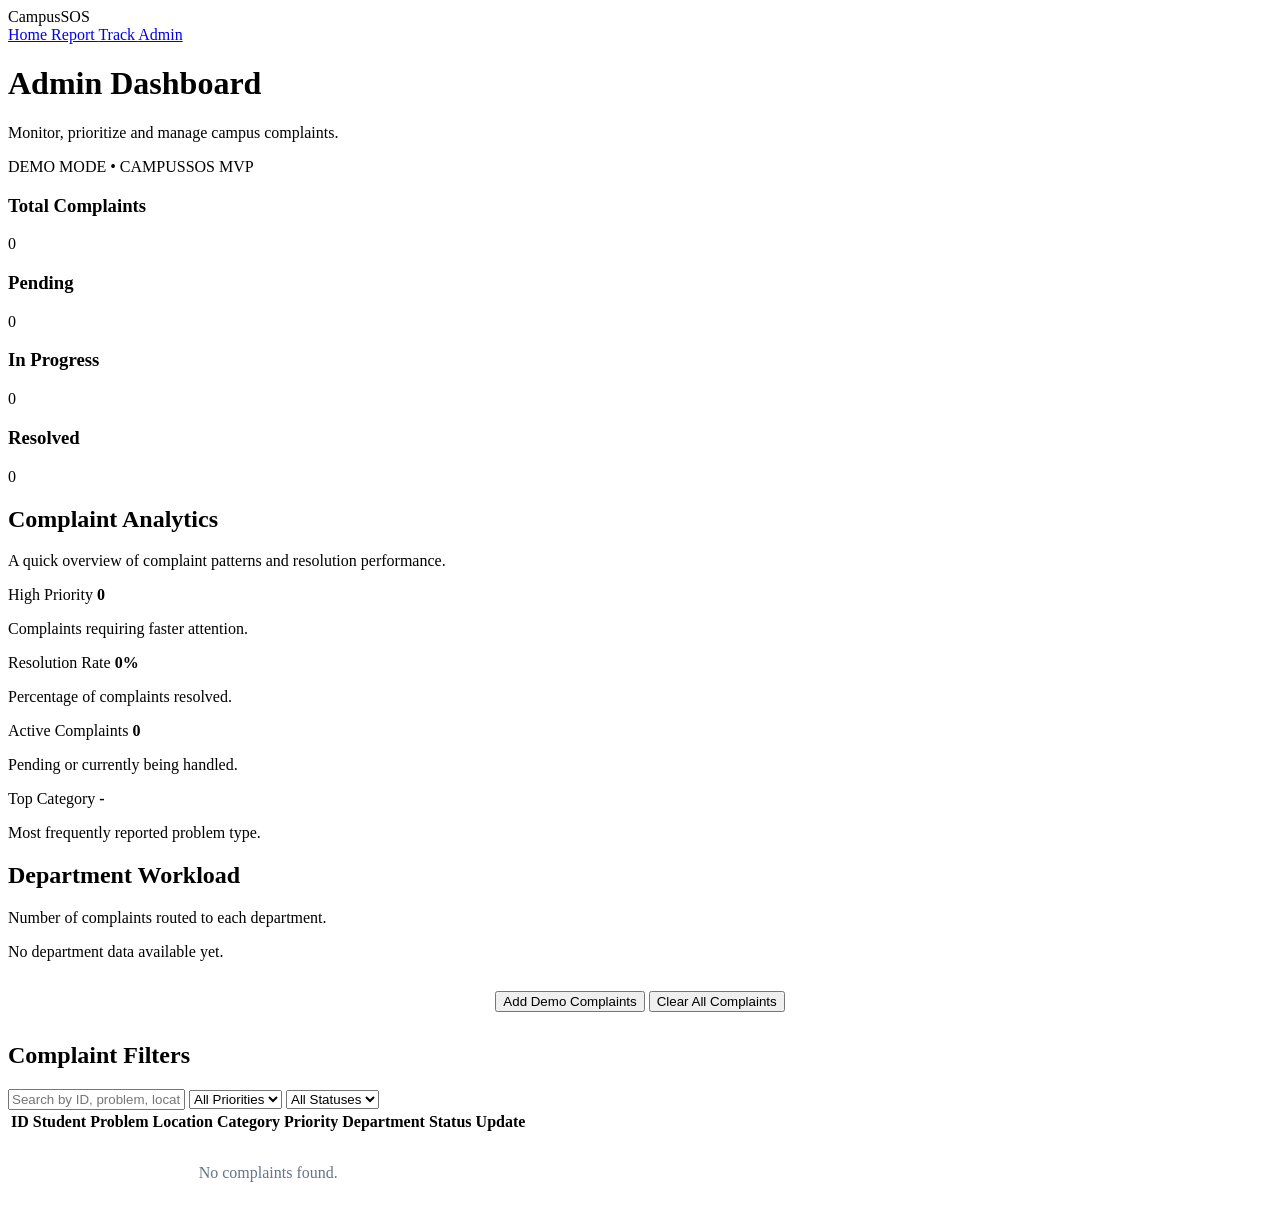
==== admin.html @ c61695d2 "Initial CampusSOS MVP" ====
<!DOCTYPE html>
<html lang="en">

<head>

    <meta charset="UTF-8">

    <meta name="viewport"
        content="width=device-width, initial-scale=1.0">

    <title>CampusSOS - Admin Dashboard</title>

    <link rel="stylesheet" href="style.css">

</head>


<body>


    <!-- ============================= -->
    <!-- Navigation -->
    <!-- ============================= -->

    <nav class="navbar">

        <div class="nav-logo">
            CampusSOS
        </div>

        <div class="nav-links">

            <a href="index.html">
                Home
            </a>

            <a href="report.html">
                Report
            </a>

            <a href="track.html">
                Track
            </a>

            <a href="admin.html">
                Admin
            </a>

        </div>

    </nav>


    <!-- ============================= -->
    <!-- Page Heading -->
    <!-- ============================= -->

    <div class="page-container">

        <h1>
            Admin Dashboard
        </h1>

        <p>
            Monitor, prioritize and manage campus complaints.
        </p>

        <div class="demo-badge">
            DEMO MODE • CAMPUSSOS MVP
        </div>

    </div>


    <!-- ============================= -->
    <!-- High Priority Alert -->
    <!-- ============================= -->

    <div
        id="priorityAlert"
        class="priority-alert"
        style="display:none;"
    >

        <div class="alert-icon">
            !
        </div>

        <div>

            <strong>
                High Priority Complaints Detected
            </strong>

            <p id="priorityAlertText">
                -
            </p>

        </div>

    </div>


    <!-- ============================= -->
    <!-- Main Dashboard -->
    <!-- ============================= -->

    <div class="dashboard">


        <div class="card">

            <h3>
                Total Complaints
            </h3>

            <p id="totalComplaints">
                0
            </p>

        </div>


        <div class="card">

            <h3>
                Pending
            </h3>

            <p id="pendingComplaints">
                0
            </p>

        </div>


        <div class="card">

            <h3>
                In Progress
            </h3>

            <p id="progressComplaints">
                0
            </p>

        </div>


        <div class="card">

            <h3>
                Resolved
            </h3>

            <p id="resolvedComplaints">
                0
            </p>

        </div>


    </div>


    <!-- ============================= -->
    <!-- Complaint Analytics -->
    <!-- ============================= -->

    <section class="analytics-section">

        <h2>
            Complaint Analytics
        </h2>

        <p>
            A quick overview of complaint patterns
            and resolution performance.
        </p>


        <div class="analytics-grid">


            <div class="analytics-card">

                <span>
                    High Priority
                </span>

                <strong id="highPriorityCount">
                    0
                </strong>

                <p>
                    Complaints requiring faster attention.
                </p>

            </div>


            <div class="analytics-card">

                <span>
                    Resolution Rate
                </span>

                <strong id="resolutionRate">
                    0%
                </strong>

                <p>
                    Percentage of complaints resolved.
                </p>

            </div>


            <div class="analytics-card">

                <span>
                    Active Complaints
                </span>

                <strong id="activeComplaints">
                    0
                </strong>

                <p>
                    Pending or currently being handled.
                </p>

            </div>


            <div class="analytics-card">

                <span>
                    Top Category
                </span>

                <strong id="topCategory">
                    -
                </strong>

                <p>
                    Most frequently reported problem type.
                </p>

            </div>


        </div>

    </section>


    <!-- ============================= -->
    <!-- Department Workload -->
    <!-- ============================= -->

    <section class="workload-section">

        <h2>
            Department Workload
        </h2>

        <p>
            Number of complaints routed to each department.
        </p>


        <div
            id="departmentWorkload"
            class="workload-list"
        >

        </div>

    </section>


    <!-- ============================= -->
    <!-- Demo Controls -->
    <!-- ============================= -->

    <div
        style="
            text-align:center;
            margin:30px 20px;
        "
    >

        <button
            onclick="addDemoData()"
        >

            Add Demo Complaints

        </button>


        <button
            class="secondary-button"
            onclick="clearComplaints()"
        >

            Clear All Complaints

        </button>

    </div>


    <!-- ============================= -->
    <!-- Filters -->
    <!-- ============================= -->

    <section class="filter-panel">

        <h2>
            Complaint Filters
        </h2>


        <div class="filter-grid">


            <input
                type="text"
                id="searchInput"
                placeholder="Search by ID, problem, location..."
                oninput="loadDashboard()"
            >


            <select
                id="priorityFilter"
                onchange="loadDashboard()"
            >

                <option value="All">
                    All Priorities
                </option>

                <option value="High">
                    High
                </option>

                <option value="Medium">
                    Medium
                </option>

                <option value="Low">
                    Low
                </option>

            </select>


            <select
                id="statusFilter"
                onchange="loadDashboard()"
            >

                <option value="All">
                    All Statuses
                </option>

                <option value="Pending">
                    Pending
                </option>

                <option value="In Progress">
                    In Progress
                </option>

                <option value="Resolved">
                    Resolved
                </option>

            </select>


        </div>

    </section>


    <!-- ============================= -->
    <!-- Complaint Records -->
    <!-- ============================= -->

    <div class="table-container">

        <table>

            <thead>

                <tr>

                    <th>
                        ID
                    </th>

                    <th>
                        Student
                    </th>

                    <th>
                        Problem
                    </th>

                    <th>
                        Location
                    </th>

                    <th>
                        Category
                    </th>

                    <th>
                        Priority
                    </th>

                    <th>
                        Department
                    </th>

                    <th>
                        Status
                    </th>

                    <th>
                        Update
                    </th>

                </tr>

            </thead>


            <tbody id="complaintTable">

            </tbody>

        </table>

    </div>


    <!-- ============================= -->
    <!-- JavaScript -->
    <!-- ============================= -->

    <script>


        function loadDashboard() {


            let complaints =
                JSON.parse(
                    localStorage.getItem("complaints")
                ) || [];


            /* ============================= */
            /* Main Statistics */
            /* ============================= */

            let total =
                complaints.length;


            let pending =
                complaints.filter(
                    function(complaint) {

                        return complaint.status === "Pending";

                    }
                ).length;


            let progress =
                complaints.filter(
                    function(complaint) {

                        return complaint.status === "In Progress";

                    }
                ).length;


            let resolved =
                complaints.filter(
                    function(complaint) {

                        return complaint.status === "Resolved";

                    }
                ).length;


            document.getElementById(
                "totalComplaints"
            ).innerText = total;


            document.getElementById(
                "pendingComplaints"
            ).innerText = pending;


            document.getElementById(
                "progressComplaints"
            ).innerText = progress;


            document.getElementById(
                "resolvedComplaints"
            ).innerText = resolved;


            /* ============================= */
            /* High Priority */
            /* ============================= */

            let highPriority =
                complaints.filter(
                    function(complaint) {

                        return complaint.priority === "High";

                    }
                ).length;


            document.getElementById(
                "highPriorityCount"
            ).innerText =
                highPriority;


            /* ============================= */
            /* Resolution Rate */
            /* ============================= */

            let resolutionRate =
                total > 0
                ? Math.round(
                    (resolved / total) * 100
                )
                : 0;


            document.getElementById(
                "resolutionRate"
            ).innerText =
                resolutionRate + "%";


            /* ============================= */
            /* Active Complaints */
            /* ============================= */

            let active =
                pending + progress;


            document.getElementById(
                "activeComplaints"
            ).innerText =
                active;


            /* ============================= */
            /* Top Category */
            /* ============================= */

            let categoryCounts = {};


            complaints.forEach(
                function(complaint) {

                    let category =
                        complaint.category ||
                        "General";


                    if (
                        !categoryCounts[category]
                    ) {

                        categoryCounts[category] =
                            0;

                    }


                    categoryCounts[category]++;

                }
            );


            let topCategory = "-";


            let categories =
                Object.keys(
                    categoryCounts
                );


            if (categories.length > 0) {

                categories.sort(
                    function(a, b) {

                        return (
                            categoryCounts[b] -
                            categoryCounts[a]
                        );

                    }
                );


                topCategory =
                    categories[0];

            }


            document.getElementById(
                "topCategory"
            ).innerText =
                topCategory;


            /* ============================= */
            /* High Priority Alert */
            /* ============================= */

            let priorityAlert =
                document.getElementById(
                    "priorityAlert"
                );


            let priorityAlertText =
                document.getElementById(
                    "priorityAlertText"
                );


            if (highPriority > 0) {

                priorityAlert.style.display =
                    "flex";


                priorityAlertText.innerText =
                    highPriority +
                    " high-priority complaint" +
                    (
                        highPriority === 1
                        ? ""
                        : "s"
                    ) +
                    " require attention.";

            }

            else {

                priorityAlert.style.display =
                    "none";

            }


            /* ============================= */
            /* Department Workload */
            /* ============================= */

            let departmentCounts = {};


            complaints.forEach(
                function(complaint) {

                    let department =
                        complaint.department ||
                        "Campus Administration";


                    if (
                        !departmentCounts[department]
                    ) {

                        departmentCounts[department] =
                            0;

                    }


                    departmentCounts[department]++;

                }
            );


            let workloadContainer =
                document.getElementById(
                    "departmentWorkload"
                );


            workloadContainer.innerHTML =
                "";


            let departments =
                Object.keys(
                    departmentCounts
                );


            if (
                departments.length === 0
            ) {

                workloadContainer.innerHTML = `

                    <div class="workload-empty">

                        No department data available yet.

                    </div>

                `;

            }


            departments.sort(
                function(a, b) {

                    return (
                        departmentCounts[b] -
                        departmentCounts[a]
                    );

                }
            );


            departments.forEach(
                function(department) {


                    let count =
                        departmentCounts[
                            department
                        ];


                    let percentage =
                        complaints.length > 0
                        ? Math.round(
                            (
                                count /
                                complaints.length
                            ) * 100
                        )
                        : 0;


                    let item =
                        document.createElement(
                            "div"
                        );


                    item.className =
                        "workload-item";


                    item.innerHTML = `

                        <div class="workload-header">

                            <strong>
                                ${department}
                            </strong>

                            <span>
                                ${count}
                                complaint${count === 1 ? "" : "s"}
                            </span>

                        </div>


                        <div class="workload-bar">

                            <div
                                class="workload-progress"
                                style="width:${percentage}%"
                            >
                            </div>

                        </div>

                    `;


                    workloadContainer.appendChild(
                        item
                    );

                }
            );


            /* ============================= */
            /* Filters */
            /* ============================= */

            let searchInput =
                document.getElementById(
                    "searchInput"
                );


            let priorityFilter =
                document.getElementById(
                    "priorityFilter"
                );


            let statusFilter =
                document.getElementById(
                    "statusFilter"
                );


            let search =
                searchInput
                    ? searchInput.value
                        .toLowerCase()
                    : "";


            let selectedPriority =
                priorityFilter
                    ? priorityFilter.value
                    : "All";


            let selectedStatus =
                statusFilter
                    ? statusFilter.value
                    : "All";


            let filteredComplaints =
                complaints.filter(
                    function(complaint) {


                        let searchableText = (

                            complaint.id +
                            " " +
                            complaint.name +
                            " " +
                            complaint.problem +
                            " " +
                            complaint.location +
                            " " +
                            complaint.category +
                            " " +
                            complaint.department

                        ).toLowerCase();


                        let matchesSearch =
                            searchableText.includes(
                                search
                            );


                        let matchesPriority =
                            selectedPriority === "All" ||
                            complaint.priority ===
                            selectedPriority;


                        let matchesStatus =
                            selectedStatus === "All" ||
                            complaint.status ===
                            selectedStatus;


                        return (
                            matchesSearch &&
                            matchesPriority &&
                            matchesStatus
                        );

                    }
                );


            /* ============================= */
            /* Complaint Table */
            /* ============================= */

            let table =
                document.getElementById(
                    "complaintTable"
                );


            table.innerHTML =
                "";


            if (
                filteredComplaints.length === 0
            ) {

                table.innerHTML = `

                    <tr>

                        <td
                            colspan="9"
                            style="
                                text-align:center;
                                padding:30px;
                                color:#64748b;
                            "
                        >

                            No complaints found.

                        </td>

                    </tr>

                `;

                return;

            }


            filteredComplaints.forEach(
                function(complaint) {


                    let row =
                        document.createElement(
                            "tr"
                        );


                    let priorityClass =
                        "priority-medium";


                    if (
                        complaint.priority ===
                        "High"
                    ) {

                        priorityClass =
                            "priority-high";

                    }


                    if (
                        complaint.priority ===
                        "Low"
                    ) {

                        priorityClass =
                            "priority-low";

                    }


                    let statusClass =
                        "status-table-pending";


                    if (
                        complaint.status ===
                        "In Progress"
                    ) {

                        statusClass =
                            "status-table-progress";

                    }


                    if (
                        complaint.status ===
                        "Resolved"
                    ) {

                        statusClass =
                            "status-table-resolved";

                    }


                    row.innerHTML = `

                        <td>
                            <strong>
                                ${complaint.id}
                            </strong>
                        </td>


                        <td>
                            ${complaint.name}
                        </td>


                        <td>
                            ${complaint.problem}
                        </td>


                        <td>
                            ${complaint.location}
                        </td>


                        <td>
                            ${complaint.category}
                        </td>


                        <td>

                            <span
                                class="priority-badge ${priorityClass}"
                            >

                                ${complaint.priority}

                            </span>

                        </td>


                        <td>
                            ${complaint.department}
                        </td>


                        <td>

                            <span
                                class="status-badge ${statusClass}"
                            >

                                ${complaint.status}

                            </span>

                        </td>


                        <td>

                            <select
                                onchange="
                                    updateStatus(
                                        '${complaint.id}',
                                        this.value
                                    )
                                "
                            >

                                <option
                                    value="Pending"
                                    ${
                                        complaint.status ===
                                        "Pending"
                                        ? "selected"
                                        : ""
                                    }
                                >
                                    Pending
                                </option>


                                <option
                                    value="In Progress"
                                    ${
                                        complaint.status ===
                                        "In Progress"
                                        ? "selected"
                                        : ""
                                    }
                                >
                                    In Progress
                                </option>


                                <option
                                    value="Resolved"
                                    ${
                                        complaint.status ===
                                        "Resolved"
                                        ? "selected"
                                        : ""
                                    }
                                >
                                    Resolved
                                </option>

                            </select>

                        </td>

                    `;


                    table.appendChild(
                        row
                    );

                }
            );

        }


        /* ============================= */
        /* Update Complaint Status */
        /* ============================= */

        function updateStatus(
            complaintID,
            newStatus
        ) {


            let complaints =
                JSON.parse(
                    localStorage.getItem("complaints")
                ) || [];


            let complaint =
                complaints.find(
                    function(item) {

                        return item.id ===
                            complaintID;

                    }
                );


            if (!complaint) {

                return;

            }


            complaint.status =
                newStatus;


            localStorage.setItem(
                "complaints",
                JSON.stringify(complaints)
            );


            loadDashboard();

        }


        /* ============================= */
        /* Add Demo Complaints */
        /* ============================= */

        function addDemoData() {


            let complaints =
                JSON.parse(
                    localStorage.getItem("complaints")
                ) || [];


            let demoComplaints = [

                {

                    id:
                        "DEMO1001",

                    name:
                        "Aarav",

                    problem:
                        "Water leakage near Hostel Block A",

                    location:
                        "Hostel Block A",

                    category:
                        "Maintenance",

                    priority:
                        "Medium",

                    department:
                        "Maintenance Department",

                    reason:
                        "Physical infrastructure or equipment issue",

                    status:
                        "Pending"

                },


                {

                    id:
                        "DEMO1002",

                    name:
                        "Riya",

                    problem:
                        "Wi-Fi not working in the library",

                    location:
                        "Central Library",

                    category:
                        "Wi-Fi / Internet",

                    priority:
                        "Medium",

                    department:
                        "IT Department",

                    reason:
                        "Internet or network connectivity issue",

                    status:
                        "In Progress"

                },


                {

                    id:
                        "DEMO1003",

                    name:
                        "Kabir",

                    problem:
                        "Smoke detected near electrical room",

                    location:
                        "Academic Block",

                    category:
                        "Safety",

                    priority:
                        "High",

                    department:
                        "Campus Safety",

                    reason:
                        "Possible safety hazard requiring immediate attention",

                    status:
                        "Pending"

                },


                {

                    id:
                        "DEMO1004",

                    name:
                        "Ananya",

                    problem:
                        "Washroom cleanliness issue",

                    location:
                        "Academic Block",

                    category:
                        "Cleanliness",

                    priority:
                        "Medium",

                    department:
                        "Housekeeping",

                    reason:
                        "Cleanliness or hygiene-related issue",

                    status:
                        "Resolved"

                }

            ];


            demoComplaints.forEach(
                function(demo) {

                    let alreadyExists =
                        complaints.some(
                            function(item) {

                                return item.id ===
                                    demo.id;

                            }
                        );


                    if (!alreadyExists) {

                        complaints.push(
                            demo
                        );

                    }

                }
            );


            localStorage.setItem(
                "complaints",
                JSON.stringify(complaints)
            );


            loadDashboard();

        }


        /* ============================= */
        /* Clear Complaints */
        /* ============================= */

        function clearComplaints() {


            let confirmed =
                confirm(
                    "Are you sure you want to delete all complaints?"
                );


            if (!confirmed) {

                return;

            }


            localStorage.removeItem(
                "complaints"
            );


            loadDashboard();

        }


        /* ============================= */
        /* Load Dashboard */
        /* ============================= */

        loadDashboard();


    </script>


</body>

</html>
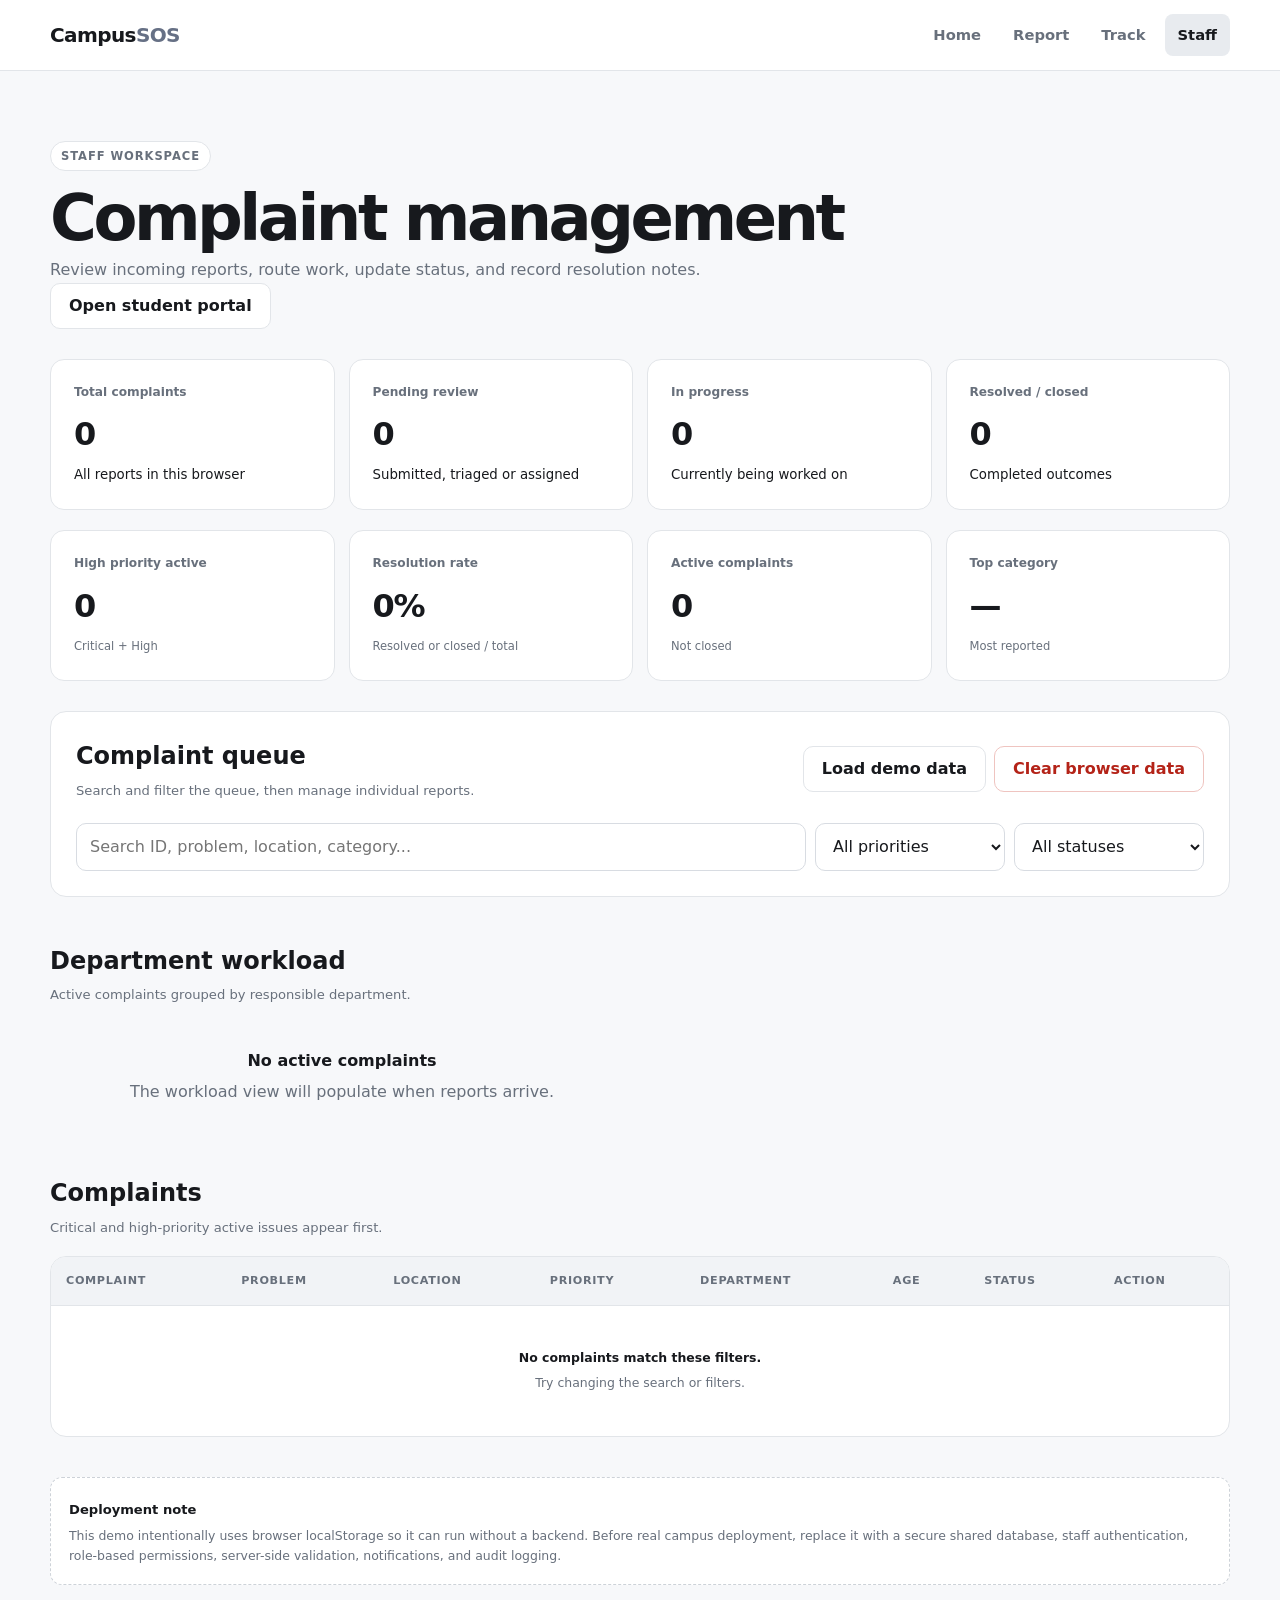
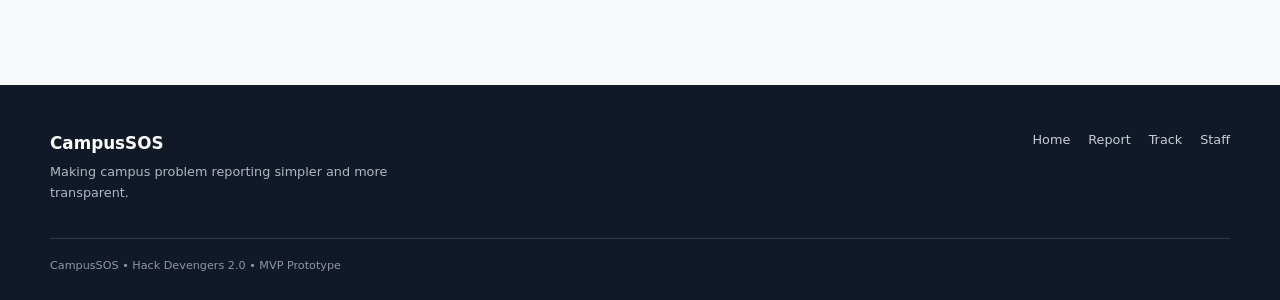
==== commit ef3b4cfb: "Upgrade CampusSOS to professional v2" ====
--- a/admin.html
+++ b/admin.html
@@ -1,1426 +1,133 @@
- <!DOCTYPE html>
+<!DOCTYPE html>
 <html lang="en">
+<head><meta charset="UTF-8"><meta name="viewport" content="width=device-width, initial-scale=1.0"><meta name="description" content="CampusSOS staff dashboard for managing campus complaints."><title>Staff Dashboard | CampusSOS</title><link rel="stylesheet" href="style.css"></head>
+<body>
+<nav class="navbar"><div class="nav-container"><a href="index.html" class="logo">Campus<span>SOS</span></a><div class="nav-links" aria-label="Main navigation"><a href="index.html">Home</a><a href="report.html">Report</a><a href="track.html">Track</a><a href="admin.html" class="active" aria-current="page">Staff</a></div></div></nav>
 
-<head>
+<main class="admin-container">
+<section class="admin-header"><div><div class="page-badge">Staff workspace</div><h1>Complaint management</h1><p>Review incoming reports, route work, update status, and record resolution notes.</p></div><a href="report.html" class="secondary-button">Open student portal</a></section>
+<div id="highPriorityAlert" class="high-priority-alert" role="status"></div>
 
-    <meta charset="UTF-8">
+<section class="stats-grid">
+<div class="stat-card"><span>Total complaints</span><strong id="totalComplaints">0</strong><small>All reports in this browser</small></div>
+<div class="stat-card"><span>Pending review</span><strong id="pendingComplaints">0</strong><small>Submitted, triaged or assigned</small></div>
+<div class="stat-card"><span>In progress</span><strong id="inProgressComplaints">0</strong><small>Currently being worked on</small></div>
+<div class="stat-card"><span>Resolved / closed</span><strong id="resolvedComplaints">0</strong><small>Completed outcomes</small></div>
+</section>
 
-    <meta name="viewport"
-        content="width=device-width, initial-scale=1.0">
+<section class="analytics-grid">
+<div class="analytics-card"><span>High priority active</span><strong id="highPriorityCount">0</strong><small>Critical + High</small></div>
+<div class="analytics-card"><span>Resolution rate</span><strong id="resolutionRate">0%</strong><small>Resolved or closed / total</small></div>
+<div class="analytics-card"><span>Active complaints</span><strong id="activeComplaints">0</strong><small>Not closed</small></div>
+<div class="analytics-card"><span>Top category</span><strong id="topCategory">—</strong><small>Most reported</small></div>
+</section>
 
-    <title>CampusSOS - Admin Dashboard</title>
+<section class="admin-toolbar">
+<div class="admin-toolbar-top"><div><h2>Complaint queue</h2><p>Search and filter the queue, then manage individual reports.</p></div><div class="admin-actions"><button type="button" class="secondary-button" onclick="addDemoData()">Load demo data</button><button type="button" class="danger-button" onclick="clearComplaints()">Clear browser data</button></div></div>
+<div class="admin-controls"><label class="sr-only" for="searchInput">Search complaints</label><input type="search" id="searchInput" placeholder="Search ID, problem, location, category..." oninput="loadDashboard()"><label class="sr-only" for="priorityFilter">Filter by priority</label><select id="priorityFilter" onchange="loadDashboard()"><option value="All">All priorities</option><option value="Critical">Critical</option><option value="High">High</option><option value="Medium">Medium</option><option value="Low">Low</option></select><label class="sr-only" for="statusFilter">Filter by status</label><select id="statusFilter" onchange="loadDashboard()"><option value="All">All statuses</option><option value="Submitted">Submitted</option><option value="Triaged">Triaged</option><option value="Assigned">Assigned</option><option value="In Progress">In Progress</option><option value="Resolved">Resolved</option><option value="Closed">Closed</option><option value="Reopened">Reopened</option></select></div>
+</section>
 
-    <link rel="stylesheet" href="style.css">
+<section class="dashboard-section"><div class="section-heading-small"><h2>Department workload</h2><p>Active complaints grouped by responsible department.</p></div><div id="departmentWorkload" class="department-list"></div></section>
+<section class="dashboard-section"><div class="section-heading-small"><h2>Complaints</h2><p>Critical and high-priority active issues appear first.</p></div><div class="table-wrapper"><table class="complaints-table"><caption class="sr-only">CampusSOS complaint queue</caption><thead><tr><th scope="col">Complaint</th><th scope="col">Problem</th><th scope="col">Location</th><th scope="col">Priority</th><th scope="col">Department</th><th scope="col">Age</th><th scope="col">Status</th><th scope="col">Action</th></tr></thead><tbody id="complaintsTableBody"></tbody></table></div></section>
+<section class="prototype-note"><strong>Deployment note</strong><p>This demo intentionally uses browser localStorage so it can run without a backend. Before real campus deployment, replace it with a secure shared database, staff authentication, role-based permissions, server-side validation, notifications, and audit logging.</p></section>
+</main>
 
-</head>
+<div id="manageModal" class="modal-backdrop" hidden><div class="modal-card" role="dialog" aria-modal="true" aria-labelledby="manageModalTitle"><button type="button" class="modal-close" onclick="closeManageModal()" aria-label="Close">×</button><div class="page-badge">Complaint details</div><h2 id="manageModalTitle">Manage complaint</h2><div id="manageModalContent"></div><div class="modal-actions"><button type="button" class="secondary-button" onclick="closeManageModal()">Cancel</button><button type="button" class="primary-button" onclick="saveManageModal()">Save changes</button></div></div></div>
+<div id="confirmModal" class="modal-backdrop" hidden><div class="modal-card compact-modal" role="dialog" aria-modal="true" aria-labelledby="confirmModalTitle"><div class="page-badge">Confirm action</div><h2 id="confirmModalTitle"></h2><p id="confirmModalText"></p><div class="modal-actions"><button type="button" class="secondary-button" onclick="closeConfirmModal()">Cancel</button><button type="button" class="danger-button" onclick="confirmPendingAction()">Delete</button></div></div></div>
 
+<footer class="footer"><div class="footer-container"><div><strong>CampusSOS</strong><p>Making campus problem reporting simpler and more transparent.</p></div><div class="footer-links"><a href="index.html">Home</a><a href="report.html">Report</a><a href="track.html">Track</a><a href="admin.html">Staff</a></div></div><div class="footer-bottom">CampusSOS • Hack Devengers 2.0 • MVP Prototype</div></footer>
+<script src="script.js"></script>
+<script>
+let manageComplaintId = null;
+let pendingConfirmAction = null;
 
-<body>
+function getStatusOptions(c) { return STATUS_LIST.map(s => `<option value="${escapeHTML(s)}" ${c.status === s ? "selected" : ""}>${escapeHTML(s)}</option>`).join(""); }
 
+function loadDashboard() {
+    const complaints = getComplaints();
+    const total = complaints.length;
+    const pending = complaints.filter(c => ["Submitted", "Triaged", "Assigned"].includes(c.status)).length;
+    const inProgress = complaints.filter(c => c.status === "In Progress").length;
+    const resolved = complaints.filter(c => ["Resolved", "Closed"].includes(c.status)).length;
+    const highPriority = complaints.filter(c => ["Critical", "High"].includes(c.priority) && !["Resolved", "Closed"].includes(c.status)).length;
+    const active = complaints.filter(c => !["Resolved", "Closed"].includes(c.status)).length;
+    document.getElementById("totalComplaints").textContent = total;
+    document.getElementById("pendingComplaints").textContent = pending;
+    document.getElementById("inProgressComplaints").textContent = inProgress;
+    document.getElementById("resolvedComplaints").textContent = resolved;
+    document.getElementById("highPriorityCount").textContent = highPriority;
+    document.getElementById("activeComplaints").textContent = active;
+    document.getElementById("resolutionRate").textContent = `${total ? Math.round((resolved / total) * 100) : 0}%`;
+    const categoryCounts = {};
+    complaints.forEach(c => categoryCounts[c.category] = (categoryCounts[c.category] || 0) + 1);
+    const categories = Object.keys(categoryCounts).sort((a,b) => categoryCounts[b] - categoryCounts[a]);
+    document.getElementById("topCategory").textContent = categories[0] || "—";
+    const alertBox = document.getElementById("highPriorityAlert");
+    if (highPriority) { alertBox.innerHTML = `<strong>${highPriority} active high-priority complaint${highPriority === 1 ? "" : "s"} need attention.</strong><span>Review Critical and High issues first.</span>`; alertBox.classList.add("visible"); }
+    else { alertBox.innerHTML = `<strong>No active high-priority complaints.</strong><span>The queue currently has no Critical or High items requiring immediate review.</span>`; alertBox.classList.remove("visible"); }
+    renderDepartmentWorkload(complaints);
+    renderComplaintTable(complaints);
+}
 
-    <!-- ============================= -->
-    <!-- Navigation -->
-    <!-- ============================= -->
+function renderDepartmentWorkload(complaints) {
+    const container = document.getElementById("departmentWorkload");
+    const counts = {};
+    complaints.filter(c => !["Resolved", "Closed"].includes(c.status)).forEach(c => counts[c.department] = (counts[c.department] || 0) + 1);
+    const departments = Object.keys(counts).sort((a,b) => counts[b] - counts[a]);
+    if (!departments.length) { container.innerHTML = `<div class="empty-dashboard"><strong>No active complaints</strong><span>The workload view will populate when reports arrive.</span></div>`; return; }
+    const max = Math.max(...departments.map(d => counts[d]));
+    container.innerHTML = departments.map(d => `<div class="department-row"><div class="department-row-top"><strong>${escapeHTML(d)}</strong><span>${counts[d]} active</span></div><div class="department-bar"><div class="department-bar-fill" style="width:${Math.max(8, Math.round(counts[d] / max * 100))}%"></div></div></div>`).join("");
+}
 
-    <nav class="navbar">
+function renderComplaintTable(complaints) {
+    const body = document.getElementById("complaintsTableBody");
+    const search = (document.getElementById("searchInput").value || "").toLowerCase().trim();
+    const priority = document.getElementById("priorityFilter").value;
+    const status = document.getElementById("statusFilter").value;
+    let filtered = complaints.filter(c => {
+        const searchable = [c.id, c.studentName, c.description, c.location, c.category, c.department, c.assignedTo].join(" ").toLowerCase();
+        return (!search || searchable.includes(search)) && (priority === "All" || c.priority === priority) && (status === "All" || c.status === status);
+    });
+    filtered.sort((a,b) => (PRIORITY_ORDER[a.priority] || 5) - (PRIORITY_ORDER[b.priority] || 5) || new Date(a.createdAt) - new Date(b.createdAt));
+    if (!filtered.length) { body.innerHTML = `<tr><td colspan="8"><div class="empty-dashboard"><strong>No complaints match these filters.</strong><span>Try changing the search or filters.</span></div></td></tr>`; return; }
+    body.innerHTML = filtered.map(c => `<tr><td><strong>${escapeHTML(c.id)}</strong><small>${escapeHTML(c.studentName || "Anonymous")}</small></td><td><div class="table-problem">${escapeHTML(c.description)}</div></td><td>${escapeHTML(c.location)}</td><td><span class="priority-badge priority-${escapeHTML(c.priority.toLowerCase())}">${escapeHTML(c.priority)}</span></td><td>${escapeHTML(c.department)}</td><td><span class="age-badge">${escapeHTML(getComplaintAge(c.createdAt))}</span></td><td><label class="sr-only" for="status-${escapeHTML(c.id)}">Update status for ${escapeHTML(c.id)}</label><select id="status-${escapeHTML(c.id)}" class="status-select" onchange="updateStatus('${escapeHTML(c.id)}',this.value)">${getStatusOptions(c)}</select></td><td><button type="button" class="table-button" onclick="openManageModal('${escapeHTML(c.id)}')">Manage</button></td></tr>`).join("");
+}
 
-        <div class="nav-logo">
-            CampusSOS
-        </div>
+function openManageModal(id) {
+    const c = getComplaints().find(x => x.id === id);
+    if (!c) return;
+    manageComplaintId = id;
+    document.getElementById("manageModalContent").innerHTML = `
+        <div class="modal-summary"><div><span>Complaint ID</span><strong>${escapeHTML(c.id)}</strong></div><div><span>Priority</span><strong><span class="priority-badge priority-${c.priority.toLowerCase()}">${escapeHTML(c.priority)}</span></strong></div><div><span>Location</span><strong>${escapeHTML(c.location)}</strong></div><div><span>Category</span><strong>${escapeHTML(c.category)}</strong></div></div>
+        <div class="modal-description"><span>Reported problem</span><p>${escapeHTML(c.description)}</p></div>
+        <div class="modal-form-grid"><div class="form-group"><label for="modalAssignedTo">Assigned to</label><input id="modalAssignedTo" maxlength="100" value="${escapeHTML(c.assignedTo)}" placeholder="Team or staff member"></div><div class="form-group"><label for="modalStatus">Status</label><select id="modalStatus">${getStatusOptions(c)}</select></div></div>
+        <div class="form-group"><label for="modalResolutionNote">Resolution / progress note</label><textarea id="modalResolutionNote" rows="4" maxlength="500" placeholder="Add a short operational update...">${escapeHTML(c.resolutionNote)}</textarea></div>
+        <p class="modal-help">Changes are stored in this browser only in the MVP.</p>`;
+    document.getElementById("manageModal").hidden = false;
+    document.body.classList.add("modal-open");
+    document.getElementById("modalAssignedTo").focus();
+}
 
-        <div class="nav-links">
+function closeManageModal() { document.getElementById("manageModal").hidden = true; manageComplaintId = null; document.body.classList.remove("modal-open"); }
 
-            <a href="index.html">
-                Home
-            </a>
+function saveManageModal() {
+    if (!manageComplaintId) return;
+    const assigned = document.getElementById("modalAssignedTo").value.trim();
+    const status = document.getElementById("modalStatus").value;
+    const note = document.getElementById("modalResolutionNote").value.trim();
+    assignComplaint(manageComplaintId, assigned);
+    updateStatus(manageComplaintId, status);
+    saveResolutionNote(manageComplaintId, note);
+    closeManageModal();
+    loadDashboard();
+}
 
-            <a href="report.html">
-                Report
-            </a>
+function openConfirmModal(title, text, action) { pendingConfirmAction = action; document.getElementById("confirmModalTitle").textContent = title; document.getElementById("confirmModalText").textContent = text; document.getElementById("confirmModal").hidden = false; document.body.classList.add("modal-open"); }
+function closeConfirmModal() { document.getElementById("confirmModal").hidden = true; pendingConfirmAction = null; document.body.classList.remove("modal-open"); }
+function confirmPendingAction() { const action = pendingConfirmAction; closeConfirmModal(); if (action) action(); }
 
-            <a href="track.html">
-                Track
-            </a>
-
-            <a href="admin.html">
-                Admin
-            </a>
-
-        </div>
-
-    </nav>
-
-
-    <!-- ============================= -->
-    <!-- Page Heading -->
-    <!-- ============================= -->
-
-    <div class="page-container">
-
-        <h1>
-            Admin Dashboard
-        </h1>
-
-        <p>
-            Monitor, prioritize and manage campus complaints.
-        </p>
-
-        <div class="demo-badge">
-            DEMO MODE • CAMPUSSOS MVP
-        </div>
-
-    </div>
-
-
-    <!-- ============================= -->
-    <!-- High Priority Alert -->
-    <!-- ============================= -->
-
-    <div
-        id="priorityAlert"
-        class="priority-alert"
-        style="display:none;"
-    >
-
-        <div class="alert-icon">
-            !
-        </div>
-
-        <div>
-
-            <strong>
-                High Priority Complaints Detected
-            </strong>
-
-            <p id="priorityAlertText">
-                -
-            </p>
-
-        </div>
-
-    </div>
-
-
-    <!-- ============================= -->
-    <!-- Main Dashboard -->
-    <!-- ============================= -->
-
-    <div class="dashboard">
-
-
-        <div class="card">
-
-            <h3>
-                Total Complaints
-            </h3>
-
-            <p id="totalComplaints">
-                0
-            </p>
-
-        </div>
-
-
-        <div class="card">
-
-            <h3>
-                Pending
-            </h3>
-
-            <p id="pendingComplaints">
-                0
-            </p>
-
-        </div>
-
-
-        <div class="card">
-
-            <h3>
-                In Progress
-            </h3>
-
-            <p id="progressComplaints">
-                0
-            </p>
-
-        </div>
-
-
-        <div class="card">
-
-            <h3>
-                Resolved
-            </h3>
-
-            <p id="resolvedComplaints">
-                0
-            </p>
-
-        </div>
-
-
-    </div>
-
-
-    <!-- ============================= -->
-    <!-- Complaint Analytics -->
-    <!-- ============================= -->
-
-    <section class="analytics-section">
-
-        <h2>
-            Complaint Analytics
-        </h2>
-
-        <p>
-            A quick overview of complaint patterns
-            and resolution performance.
-        </p>
-
-
-        <div class="analytics-grid">
-
-
-            <div class="analytics-card">
-
-                <span>
-                    High Priority
-                </span>
-
-                <strong id="highPriorityCount">
-                    0
-                </strong>
-
-                <p>
-                    Complaints requiring faster attention.
-                </p>
-
-            </div>
-
-
-            <div class="analytics-card">
-
-                <span>
-                    Resolution Rate
-                </span>
-
-                <strong id="resolutionRate">
-                    0%
-                </strong>
-
-                <p>
-                    Percentage of complaints resolved.
-                </p>
-
-            </div>
-
-
-            <div class="analytics-card">
-
-                <span>
-                    Active Complaints
-                </span>
-
-                <strong id="activeComplaints">
-                    0
-                </strong>
-
-                <p>
-                    Pending or currently being handled.
-                </p>
-
-            </div>
-
-
-            <div class="analytics-card">
-
-                <span>
-                    Top Category
-                </span>
-
-                <strong id="topCategory">
-                    -
-                </strong>
-
-                <p>
-                    Most frequently reported problem type.
-                </p>
-
-            </div>
-
-
-        </div>
-
-    </section>
-
-
-    <!-- ============================= -->
-    <!-- Department Workload -->
-    <!-- ============================= -->
-
-    <section class="workload-section">
-
-        <h2>
-            Department Workload
-        </h2>
-
-        <p>
-            Number of complaints routed to each department.
-        </p>
-
-
-        <div
-            id="departmentWorkload"
-            class="workload-list"
-        >
-
-        </div>
-
-    </section>
-
-
-    <!-- ============================= -->
-    <!-- Demo Controls -->
-    <!-- ============================= -->
-
-    <div
-        style="
-            text-align:center;
-            margin:30px 20px;
-        "
-    >
-
-        <button
-            onclick="addDemoData()"
-        >
-
-            Add Demo Complaints
-
-        </button>
-
-
-        <button
-            class="secondary-button"
-            onclick="clearComplaints()"
-        >
-
-            Clear All Complaints
-
-        </button>
-
-    </div>
-
-
-    <!-- ============================= -->
-    <!-- Filters -->
-    <!-- ============================= -->
-
-    <section class="filter-panel">
-
-        <h2>
-            Complaint Filters
-        </h2>
-
-
-        <div class="filter-grid">
-
-
-            <input
-                type="text"
-                id="searchInput"
-                placeholder="Search by ID, problem, location..."
-                oninput="loadDashboard()"
-            >
-
-
-            <select
-                id="priorityFilter"
-                onchange="loadDashboard()"
-            >
-
-                <option value="All">
-                    All Priorities
-                </option>
-
-                <option value="High">
-                    High
-                </option>
-
-                <option value="Medium">
-                    Medium
-                </option>
-
-                <option value="Low">
-                    Low
-                </option>
-
-            </select>
-
-
-            <select
-                id="statusFilter"
-                onchange="loadDashboard()"
-            >
-
-                <option value="All">
-                    All Statuses
-                </option>
-
-                <option value="Pending">
-                    Pending
-                </option>
-
-                <option value="In Progress">
-                    In Progress
-                </option>
-
-                <option value="Resolved">
-                    Resolved
-                </option>
-
-            </select>
-
-
-        </div>
-
-    </section>
-
-
-    <!-- ============================= -->
-    <!-- Complaint Records -->
-    <!-- ============================= -->
-
-    <div class="table-container">
-
-        <table>
-
-            <thead>
-
-                <tr>
-
-                    <th>
-                        ID
-                    </th>
-
-                    <th>
-                        Student
-                    </th>
-
-                    <th>
-                        Problem
-                    </th>
-
-                    <th>
-                        Location
-                    </th>
-
-                    <th>
-                        Category
-                    </th>
-
-                    <th>
-                        Priority
-                    </th>
-
-                    <th>
-                        Department
-                    </th>
-
-                    <th>
-                        Status
-                    </th>
-
-                    <th>
-                        Update
-                    </th>
-
-                </tr>
-
-            </thead>
-
-
-            <tbody id="complaintTable">
-
-            </tbody>
-
-        </table>
-
-    </div>
-
-
-    <!-- ============================= -->
-    <!-- JavaScript -->
-    <!-- ============================= -->
-
-    <script>
-
-
-        function loadDashboard() {
-
-
-            let complaints =
-                JSON.parse(
-                    localStorage.getItem("complaints")
-                ) || [];
-
-
-            /* ============================= */
-            /* Main Statistics */
-            /* ============================= */
-
-            let total =
-                complaints.length;
-
-
-            let pending =
-                complaints.filter(
-                    function(complaint) {
-
-                        return complaint.status === "Pending";
-
-                    }
-                ).length;
-
-
-            let progress =
-                complaints.filter(
-                    function(complaint) {
-
-                        return complaint.status === "In Progress";
-
-                    }
-                ).length;
-
-
-            let resolved =
-                complaints.filter(
-                    function(complaint) {
-
-                        return complaint.status === "Resolved";
-
-                    }
-                ).length;
-
-
-            document.getElementById(
-                "totalComplaints"
-            ).innerText = total;
-
-
-            document.getElementById(
-                "pendingComplaints"
-            ).innerText = pending;
-
-
-            document.getElementById(
-                "progressComplaints"
-            ).innerText = progress;
-
-
-            document.getElementById(
-                "resolvedComplaints"
-            ).innerText = resolved;
-
-
-            /* ============================= */
-            /* High Priority */
-            /* ============================= */
-
-            let highPriority =
-                complaints.filter(
-                    function(complaint) {
-
-                        return complaint.priority === "High";
-
-                    }
-                ).length;
-
-
-            document.getElementById(
-                "highPriorityCount"
-            ).innerText =
-                highPriority;
-
-
-            /* ============================= */
-            /* Resolution Rate */
-            /* ============================= */
-
-            let resolutionRate =
-                total > 0
-                ? Math.round(
-                    (resolved / total) * 100
-                )
-                : 0;
-
-
-            document.getElementById(
-                "resolutionRate"
-            ).innerText =
-                resolutionRate + "%";
-
-
-            /* ============================= */
-            /* Active Complaints */
-            /* ============================= */
-
-            let active =
-                pending + progress;
-
-
-            document.getElementById(
-                "activeComplaints"
-            ).innerText =
-                active;
-
-
-            /* ============================= */
-            /* Top Category */
-            /* ============================= */
-
-            let categoryCounts = {};
-
-
-            complaints.forEach(
-                function(complaint) {
-
-                    let category =
-                        complaint.category ||
-                        "General";
-
-
-                    if (
-                        !categoryCounts[category]
-                    ) {
-
-                        categoryCounts[category] =
-                            0;
-
-                    }
-
-
-                    categoryCounts[category]++;
-
-                }
-            );
-
-
-            let topCategory = "-";
-
-
-            let categories =
-                Object.keys(
-                    categoryCounts
-                );
-
-
-            if (categories.length > 0) {
-
-                categories.sort(
-                    function(a, b) {
-
-                        return (
-                            categoryCounts[b] -
-                            categoryCounts[a]
-                        );
-
-                    }
-                );
-
-
-                topCategory =
-                    categories[0];
-
-            }
-
-
-            document.getElementById(
-                "topCategory"
-            ).innerText =
-                topCategory;
-
-
-            /* ============================= */
-            /* High Priority Alert */
-            /* ============================= */
-
-            let priorityAlert =
-                document.getElementById(
-                    "priorityAlert"
-                );
-
-
-            let priorityAlertText =
-                document.getElementById(
-                    "priorityAlertText"
-                );
-
-
-            if (highPriority > 0) {
-
-                priorityAlert.style.display =
-                    "flex";
-
-
-                priorityAlertText.innerText =
-                    highPriority +
-                    " high-priority complaint" +
-                    (
-                        highPriority === 1
-                        ? ""
-                        : "s"
-                    ) +
-                    " require attention.";
-
-            }
-
-            else {
-
-                priorityAlert.style.display =
-                    "none";
-
-            }
-
-
-            /* ============================= */
-            /* Department Workload */
-            /* ============================= */
-
-            let departmentCounts = {};
-
-
-            complaints.forEach(
-                function(complaint) {
-
-                    let department =
-                        complaint.department ||
-                        "Campus Administration";
-
-
-                    if (
-                        !departmentCounts[department]
-                    ) {
-
-                        departmentCounts[department] =
-                            0;
-
-                    }
-
-
-                    departmentCounts[department]++;
-
-                }
-            );
-
-
-            let workloadContainer =
-                document.getElementById(
-                    "departmentWorkload"
-                );
-
-
-            workloadContainer.innerHTML =
-                "";
-
-
-            let departments =
-                Object.keys(
-                    departmentCounts
-                );
-
-
-            if (
-                departments.length === 0
-            ) {
-
-                workloadContainer.innerHTML = `
-
-                    <div class="workload-empty">
-
-                        No department data available yet.
-
-                    </div>
-
-                `;
-
-            }
-
-
-            departments.sort(
-                function(a, b) {
-
-                    return (
-                        departmentCounts[b] -
-                        departmentCounts[a]
-                    );
-
-                }
-            );
-
-
-            departments.forEach(
-                function(department) {
-
-
-                    let count =
-                        departmentCounts[
-                            department
-                        ];
-
-
-                    let percentage =
-                        complaints.length > 0
-                        ? Math.round(
-                            (
-                                count /
-                                complaints.length
-                            ) * 100
-                        )
-                        : 0;
-
-
-                    let item =
-                        document.createElement(
-                            "div"
-                        );
-
-
-                    item.className =
-                        "workload-item";
-
-
-                    item.innerHTML = `
-
-                        <div class="workload-header">
-
-                            <strong>
-                                ${department}
-                            </strong>
-
-                            <span>
-                                ${count}
-                                complaint${count === 1 ? "" : "s"}
-                            </span>
-
-                        </div>
-
-
-                        <div class="workload-bar">
-
-                            <div
-                                class="workload-progress"
-                                style="width:${percentage}%"
-                            >
-                            </div>
-
-                        </div>
-
-                    `;
-
-
-                    workloadContainer.appendChild(
-                        item
-                    );
-
-                }
-            );
-
-
-            /* ============================= */
-            /* Filters */
-            /* ============================= */
-
-            let searchInput =
-                document.getElementById(
-                    "searchInput"
-                );
-
-
-            let priorityFilter =
-                document.getElementById(
-                    "priorityFilter"
-                );
-
-
-            let statusFilter =
-                document.getElementById(
-                    "statusFilter"
-                );
-
-
-            let search =
-                searchInput
-                    ? searchInput.value
-                        .toLowerCase()
-                    : "";
-
-
-            let selectedPriority =
-                priorityFilter
-                    ? priorityFilter.value
-                    : "All";
-
-
-            let selectedStatus =
-                statusFilter
-                    ? statusFilter.value
-                    : "All";
-
-
-            let filteredComplaints =
-                complaints.filter(
-                    function(complaint) {
-
-
-                        let searchableText = (
-
-                            complaint.id +
-                            " " +
-                            complaint.name +
-                            " " +
-                            complaint.problem +
-                            " " +
-                            complaint.location +
-                            " " +
-                            complaint.category +
-                            " " +
-                            complaint.department
-
-                        ).toLowerCase();
-
-
-                        let matchesSearch =
-                            searchableText.includes(
-                                search
-                            );
-
-
-                        let matchesPriority =
-                            selectedPriority === "All" ||
-                            complaint.priority ===
-                            selectedPriority;
-
-
-                        let matchesStatus =
-                            selectedStatus === "All" ||
-                            complaint.status ===
-                            selectedStatus;
-
-
-                        return (
-                            matchesSearch &&
-                            matchesPriority &&
-                            matchesStatus
-                        );
-
-                    }
-                );
-
-
-            /* ============================= */
-            /* Complaint Table */
-            /* ============================= */
-
-            let table =
-                document.getElementById(
-                    "complaintTable"
-                );
-
-
-            table.innerHTML =
-                "";
-
-
-            if (
-                filteredComplaints.length === 0
-            ) {
-
-                table.innerHTML = `
-
-                    <tr>
-
-                        <td
-                            colspan="9"
-                            style="
-                                text-align:center;
-                                padding:30px;
-                                color:#64748b;
-                            "
-                        >
-
-                            No complaints found.
-
-                        </td>
-
-                    </tr>
-
-                `;
-
-                return;
-
-            }
-
-
-            filteredComplaints.forEach(
-                function(complaint) {
-
-
-                    let row =
-                        document.createElement(
-                            "tr"
-                        );
-
-
-                    let priorityClass =
-                        "priority-medium";
-
-
-                    if (
-                        complaint.priority ===
-                        "High"
-                    ) {
-
-                        priorityClass =
-                            "priority-high";
-
-                    }
-
-
-                    if (
-                        complaint.priority ===
-                        "Low"
-                    ) {
-
-                        priorityClass =
-                            "priority-low";
-
-                    }
-
-
-                    let statusClass =
-                        "status-table-pending";
-
-
-                    if (
-                        complaint.status ===
-                        "In Progress"
-                    ) {
-
-                        statusClass =
-                            "status-table-progress";
-
-                    }
-
-
-                    if (
-                        complaint.status ===
-                        "Resolved"
-                    ) {
-
-                        statusClass =
-                            "status-table-resolved";
-
-                    }
-
-
-                    row.innerHTML = `
-
-                        <td>
-                            <strong>
-                                ${complaint.id}
-                            </strong>
-                        </td>
-
-
-                        <td>
-                            ${complaint.name}
-                        </td>
-
-
-                        <td>
-                            ${complaint.problem}
-                        </td>
-
-
-                        <td>
-                            ${complaint.location}
-                        </td>
-
-
-                        <td>
-                            ${complaint.category}
-                        </td>
-
-
-                        <td>
-
-                            <span
-                                class="priority-badge ${priorityClass}"
-                            >
-
-                                ${complaint.priority}
-
-                            </span>
-
-                        </td>
-
-
-                        <td>
-                            ${complaint.department}
-                        </td>
-
-
-                        <td>
-
-                            <span
-                                class="status-badge ${statusClass}"
-                            >
-
-                                ${complaint.status}
-
-                            </span>
-
-                        </td>
-
-
-                        <td>
-
-                            <select
-                                onchange="
-                                    updateStatus(
-                                        '${complaint.id}',
-                                        this.value
-                                    )
-                                "
-                            >
-
-                                <option
-                                    value="Pending"
-                                    ${
-                                        complaint.status ===
-                                        "Pending"
-                                        ? "selected"
-                                        : ""
-                                    }
-                                >
-                                    Pending
-                                </option>
-
-
-                                <option
-                                    value="In Progress"
-                                    ${
-                                        complaint.status ===
-                                        "In Progress"
-                                        ? "selected"
-                                        : ""
-                                    }
-                                >
-                                    In Progress
-                                </option>
-
-
-                                <option
-                                    value="Resolved"
-                                    ${
-                                        complaint.status ===
-                                        "Resolved"
-                                        ? "selected"
-                                        : ""
-                                    }
-                                >
-                                    Resolved
-                                </option>
-
-                            </select>
-
-                        </td>
-
-                    `;
-
-
-                    table.appendChild(
-                        row
-                    );
-
-                }
-            );
-
-        }
-
-
-        /* ============================= */
-        /* Update Complaint Status */
-        /* ============================= */
-
-        function updateStatus(
-            complaintID,
-            newStatus
-        ) {
-
-
-            let complaints =
-                JSON.parse(
-                    localStorage.getItem("complaints")
-                ) || [];
-
-
-            let complaint =
-                complaints.find(
-                    function(item) {
-
-                        return item.id ===
-                            complaintID;
-
-                    }
-                );
-
-
-            if (!complaint) {
-
-                return;
-
-            }
-
-
-            complaint.status =
-                newStatus;
-
-
-            localStorage.setItem(
-                "complaints",
-                JSON.stringify(complaints)
-            );
-
-
-            loadDashboard();
-
-        }
-
-
-        /* ============================= */
-        /* Add Demo Complaints */
-        /* ============================= */
-
-        function addDemoData() {
-
-
-            let complaints =
-                JSON.parse(
-                    localStorage.getItem("complaints")
-                ) || [];
-
-
-            let demoComplaints = [
-
-                {
-
-                    id:
-                        "DEMO1001",
-
-                    name:
-                        "Aarav",
-
-                    problem:
-                        "Water leakage near Hostel Block A",
-
-                    location:
-                        "Hostel Block A",
-
-                    category:
-                        "Maintenance",
-
-                    priority:
-                        "Medium",
-
-                    department:
-                        "Maintenance Department",
-
-                    reason:
-                        "Physical infrastructure or equipment issue",
-
-                    status:
-                        "Pending"
-
-                },
-
-
-                {
-
-                    id:
-                        "DEMO1002",
-
-                    name:
-                        "Riya",
-
-                    problem:
-                        "Wi-Fi not working in the library",
-
-                    location:
-                        "Central Library",
-
-                    category:
-                        "Wi-Fi / Internet",
-
-                    priority:
-                        "Medium",
-
-                    department:
-                        "IT Department",
-
-                    reason:
-                        "Internet or network connectivity issue",
-
-                    status:
-                        "In Progress"
-
-                },
-
-
-                {
-
-                    id:
-                        "DEMO1003",
-
-                    name:
-                        "Kabir",
-
-                    problem:
-                        "Smoke detected near electrical room",
-
-                    location:
-                        "Academic Block",
-
-                    category:
-                        "Safety",
-
-                    priority:
-                        "High",
-
-                    department:
-                        "Campus Safety",
-
-                    reason:
-                        "Possible safety hazard requiring immediate attention",
-
-                    status:
-                        "Pending"
-
-                },
-
-
-                {
-
-                    id:
-                        "DEMO1004",
-
-                    name:
-                        "Ananya",
-
-                    problem:
-                        "Washroom cleanliness issue",
-
-                    location:
-                        "Academic Block",
-
-                    category:
-                        "Cleanliness",
-
-                    priority:
-                        "Medium",
-
-                    department:
-                        "Housekeeping",
-
-                    reason:
-                        "Cleanliness or hygiene-related issue",
-
-                    status:
-                        "Resolved"
-
-                }
-
-            ];
-
-
-            demoComplaints.forEach(
-                function(demo) {
-
-                    let alreadyExists =
-                        complaints.some(
-                            function(item) {
-
-                                return item.id ===
-                                    demo.id;
-
-                            }
-                        );
-
-
-                    if (!alreadyExists) {
-
-                        complaints.push(
-                            demo
-                        );
-
-                    }
-
-                }
-            );
-
-
-            localStorage.setItem(
-                "complaints",
-                JSON.stringify(complaints)
-            );
-
-
-            loadDashboard();
-
-        }
-
-
-        /* ============================= */
-        /* Clear Complaints */
-        /* ============================= */
-
-        function clearComplaints() {
-
-
-            let confirmed =
-                confirm(
-                    "Are you sure you want to delete all complaints?"
-                );
-
-
-            if (!confirmed) {
-
-                return;
-
-            }
-
-
-            localStorage.removeItem(
-                "complaints"
-            );
-
-
-            loadDashboard();
-
-        }
-
-
-        /* ============================= */
-        /* Load Dashboard */
-        /* ============================= */
-
-        loadDashboard();
-
-
-    </script>
-
-
+document.addEventListener("keydown", e => { if (e.key === "Escape") { closeManageModal(); closeConfirmModal(); } });
+document.addEventListener("DOMContentLoaded", loadDashboard);
+</script>
 </body>
-
-</html>+</html>
--- a/style.css
+++ b/style.css
@@ -0,0 +1,2050 @@
+ :root {
+    --bg: #f7f8fa;
+    --surface: #ffffff;
+    --surface-soft: #f1f3f6;
+    --text: #17191d;
+    --muted: #68707c;
+    --border: #e2e5e9;
+    --accent: #111827;
+    --accent-soft: #e8ebef;
+    --success: #18794e;
+    --success-bg: #eaf7f0;
+    --warning: #9a6500;
+    --warning-bg: #fff5d8;
+    --danger: #b42318;
+    --danger-bg: #fff0ee;
+    --critical: #8b1e1e;
+    --shadow: 0 12px 35px rgba(20, 25, 35, 0.07);
+    --radius: 16px;
+    --radius-small: 10px;
+    --max-width: 1180px;
+}
+
+
+* {
+    box-sizing: border-box;
+}
+
+
+html {
+    scroll-behavior: smooth;
+}
+
+
+body {
+    margin: 0;
+    background: var(--bg);
+    color: var(--text);
+    font-family:
+        Inter,
+        ui-sans-serif,
+        system-ui,
+        -apple-system,
+        BlinkMacSystemFont,
+        "Segoe UI",
+        sans-serif;
+    line-height: 1.6;
+}
+
+
+a {
+    color: inherit;
+    text-decoration: none;
+}
+
+
+button,
+input,
+textarea,
+select {
+    font: inherit;
+}
+
+
+button {
+    cursor: pointer;
+}
+
+
+/* NAVBAR */
+
+.navbar {
+    position: sticky;
+    top: 0;
+    z-index: 100;
+    background: rgba(255, 255, 255, 0.96);
+    border-bottom: 1px solid var(--border);
+    backdrop-filter: blur(12px);
+}
+
+
+.nav-container {
+    width: min(var(--max-width), calc(100% - 40px));
+    min-height: 70px;
+    margin: auto;
+    display: flex;
+    align-items: center;
+    justify-content: space-between;
+    gap: 25px;
+}
+
+
+.logo {
+    font-size: 1.25rem;
+    font-weight: 800;
+    letter-spacing: -0.03em;
+}
+
+
+.logo span {
+    color: #667085;
+}
+
+
+.nav-links {
+    display: flex;
+    align-items: center;
+    gap: 6px;
+}
+
+
+.nav-links a {
+    padding: 9px 13px;
+    border-radius: 8px;
+    color: var(--muted);
+    font-size: 0.92rem;
+    font-weight: 600;
+}
+
+
+.nav-links a:hover,
+.nav-links a.active {
+    background: var(--accent-soft);
+    color: var(--text);
+}
+
+
+/* COMMON */
+
+.page-container {
+    width: min(var(--max-width), calc(100% - 40px));
+    margin: auto;
+}
+
+
+.page-badge {
+    display: inline-flex;
+    align-items: center;
+    width: fit-content;
+    padding: 5px 10px;
+    border: 1px solid var(--border);
+    border-radius: 999px;
+    background: var(--surface);
+    color: var(--muted);
+    font-size: 0.72rem;
+    font-weight: 800;
+    letter-spacing: 0.08em;
+    text-transform: uppercase;
+}
+
+
+.primary-button,
+.secondary-button,
+.danger-button {
+    display: inline-flex;
+    align-items: center;
+    justify-content: center;
+    min-height: 46px;
+    padding: 0 18px;
+    border-radius: 10px;
+    border: 1px solid transparent;
+    font-weight: 750;
+    transition: 0.18s ease;
+}
+
+
+.primary-button {
+    background: var(--accent);
+    color: white;
+}
+
+
+.primary-button:hover {
+    transform: translateY(-1px);
+    background: #2b3442;
+}
+
+
+.secondary-button {
+    background: white;
+    border-color: var(--border);
+    color: var(--text);
+}
+
+
+.secondary-button:hover {
+    background: var(--surface-soft);
+}
+
+
+.danger-button {
+    background: white;
+    border-color: #efc4c0;
+    color: var(--danger);
+}
+
+
+.danger-button:hover {
+    background: var(--danger-bg);
+}
+
+
+.section {
+    width: min(var(--max-width), calc(100% - 40px));
+    margin: auto;
+    padding: 100px 0;
+}
+
+
+.section-alt {
+    width: 100%;
+    max-width: none;
+    padding-left: max(20px, calc((100% - var(--max-width)) / 2));
+    padding-right: max(20px, calc((100% - var(--max-width)) / 2));
+    background: white;
+}
+
+
+.section-heading {
+    max-width: 720px;
+    margin-bottom: 45px;
+}
+
+
+.section-heading h2 {
+    margin: 14px 0 12px;
+    font-size: clamp(2rem, 4vw, 3rem);
+    line-height: 1.08;
+    letter-spacing: -0.045em;
+}
+
+
+.section-heading p {
+    margin: 0;
+    color: var(--muted);
+    font-size: 1.05rem;
+}
+
+
+/* HERO */
+
+.hero {
+    padding: 100px 0 80px;
+    background: white;
+    border-bottom: 1px solid var(--border);
+}
+
+
+.hero-container {
+    width: min(var(--max-width), calc(100% - 40px));
+    margin: auto;
+    display: grid;
+    grid-template-columns: 1.05fr 0.95fr;
+    align-items: center;
+    gap: 70px;
+}
+
+
+.hero-content h1 {
+    margin: 18px 0;
+    font-size: clamp(3rem, 7vw, 5.7rem);
+    line-height: 0.98;
+    letter-spacing: -0.07em;
+}
+
+
+.hero-content h1 span {
+    color: #68707c;
+}
+
+
+.hero-content > p {
+    max-width: 620px;
+    margin: 0;
+    color: var(--muted);
+    font-size: 1.12rem;
+}
+
+
+.hero-actions {
+    display: flex;
+    flex-wrap: wrap;
+    gap: 12px;
+    margin-top: 28px;
+}
+
+
+.hero-note {
+    margin-top: 14px;
+    color: var(--muted);
+    font-size: 0.82rem;
+}
+
+
+.hero-visual {
+    display: flex;
+    justify-content: center;
+}
+
+
+.complaint-preview {
+    width: min(100%, 470px);
+    padding: 25px;
+    background: white;
+    border: 1px solid var(--border);
+    border-radius: 20px;
+    box-shadow: var(--shadow);
+}
+
+
+.preview-top {
+    display: flex;
+    justify-content: space-between;
+    align-items: center;
+    gap: 10px;
+    color: var(--muted);
+    font-size: 0.78rem;
+    font-weight: 700;
+}
+
+
+.complaint-preview h3 {
+    margin: 25px 0 15px;
+    font-size: 1.3rem;
+    line-height: 1.3;
+}
+
+
+.preview-details {
+    display: flex;
+    flex-wrap: wrap;
+    gap: 8px;
+}
+
+
+.preview-details span {
+    padding: 5px 9px;
+    border-radius: 7px;
+    background: var(--surface-soft);
+    color: var(--muted);
+    font-size: 0.76rem;
+    font-weight: 700;
+}
+
+
+.preview-progress {
+    margin-top: 35px;
+}
+
+
+.progress-line {
+    height: 5px;
+    background: #e8ebef;
+    border-radius: 99px;
+    overflow: hidden;
+}
+
+
+.progress-active {
+    display: block;
+    width: 68%;
+    height: 100%;
+    background: var(--accent);
+}
+
+
+.preview-status-row {
+    display: flex;
+    justify-content: space-between;
+    margin-top: 9px;
+    color: var(--muted);
+    font-size: 0.65rem;
+}
+
+
+/* FEATURES */
+
+.features-grid {
+    display: grid;
+    grid-template-columns: repeat(4, 1fr);
+    gap: 16px;
+}
+
+
+.feature-card {
+    padding: 28px;
+    background: white;
+    border: 1px solid var(--border);
+    border-radius: var(--radius);
+}
+
+
+.feature-card h3 {
+    margin: 22px 0 9px;
+    font-size: 1.1rem;
+}
+
+
+.feature-card p {
+    margin: 0;
+    color: var(--muted);
+    font-size: 0.92rem;
+}
+
+
+.feature-number,
+.feature-icon {
+    color: var(--muted);
+    font-size: 0.78rem;
+    font-weight: 800;
+}
+
+
+.feature-highlight {
+    min-height: 220px;
+}
+
+
+/* TRIAGE FLOW */
+
+.triage-flow {
+    display: grid;
+    grid-template-columns: 1fr auto 1fr auto 1fr;
+    align-items: center;
+    gap: 18px;
+}
+
+
+.triage-flow-card {
+    min-height: 210px;
+    padding: 28px;
+    border: 1px solid var(--border);
+    border-radius: var(--radius);
+    background: white;
+}
+
+
+.triage-flow-card span {
+    color: var(--muted);
+    font-weight: 800;
+}
+
+
+.triage-flow-card strong {
+    display: block;
+    margin: 25px 0 10px;
+    font-size: 1.15rem;
+}
+
+
+.triage-flow-card p {
+    margin: 0;
+    color: var(--muted);
+}
+
+
+.flow-arrow {
+    color: #8b929c;
+    font-size: 1.5rem;
+}
+
+
+/* STEPS */
+
+.steps-grid {
+    display: grid;
+    grid-template-columns: repeat(4, 1fr);
+    gap: 16px;
+}
+
+
+.step-card {
+    padding: 28px;
+    background: white;
+    border: 1px solid var(--border);
+    border-radius: var(--radius);
+}
+
+
+.step-number {
+    color: #7b8490;
+    font-size: 0.8rem;
+    font-weight: 850;
+    letter-spacing: 0.08em;
+}
+
+
+.step-card h3 {
+    margin: 22px 0 8px;
+}
+
+
+.step-card p {
+    margin: 0;
+    color: var(--muted);
+}
+
+
+/* AUDIENCE */
+
+.audience-grid {
+    display: grid;
+    grid-template-columns: 1fr 1fr;
+    gap: 18px;
+}
+
+
+.audience-card {
+    padding: 40px;
+    background: white;
+    border: 1px solid var(--border);
+    border-radius: 20px;
+}
+
+
+.audience-card h2 {
+    margin: 18px 0;
+    font-size: 2rem;
+    line-height: 1.1;
+    letter-spacing: -0.04em;
+}
+
+
+.audience-card ul {
+    margin: 0 0 25px;
+    padding-left: 20px;
+    color: var(--muted);
+}
+
+
+.audience-card li {
+    margin: 7px 0;
+}
+
+
+/* SAFETY */
+
+.safety-note {
+    display: flex;
+    gap: 15px;
+    align-items: flex-start;
+    padding: 20px;
+    border: 1px solid #ead9a5;
+    border-radius: var(--radius);
+    background: var(--warning-bg);
+}
+
+
+.safety-icon {
+    display: flex;
+    flex: 0 0 30px;
+    width: 30px;
+    height: 30px;
+    align-items: center;
+    justify-content: center;
+    border-radius: 50%;
+    background: #fff;
+    color: var(--warning);
+    font-weight: 900;
+}
+
+
+.safety-note strong {
+    display: block;
+}
+
+
+.safety-note p {
+    margin: 4px 0 0;
+    color: #765900;
+    font-size: 0.9rem;
+}
+
+
+/* FINAL CTA */
+
+.final-cta {
+    width: min(var(--max-width), calc(100% - 40px));
+    margin: 0 auto 100px;
+    padding: 45px;
+    display: flex;
+    align-items: center;
+    justify-content: space-between;
+    gap: 30px;
+    background: #111827;
+    color: white;
+    border-radius: 22px;
+}
+
+
+.final-cta h2 {
+    margin: 14px 0 5px;
+    font-size: 2.2rem;
+    letter-spacing: -0.04em;
+}
+
+
+.final-cta p {
+    margin: 0;
+    color: #b8c0ca;
+}
+
+
+.final-cta .page-badge {
+    background: transparent;
+    border-color: #3c4655;
+    color: #b8c0ca;
+}
+
+
+/* REPORT HEADER */
+
+.report-header {
+    max-width: 760px;
+    padding: 75px 0 40px;
+}
+
+
+.report-header h1 {
+    margin: 15px 0 10px;
+    font-size: clamp(2.5rem, 5vw, 4rem);
+    line-height: 1;
+    letter-spacing: -0.055em;
+}
+
+
+.report-header p {
+    margin: 0;
+    color: var(--muted);
+    font-size: 1.05rem;
+}
+
+
+/* REPORT */
+
+.report-layout {
+    display: grid;
+    grid-template-columns: minmax(0, 1.35fr) minmax(300px, 0.65fr);
+    gap: 20px;
+}
+
+
+.form-card,
+.triage-card {
+    background: white;
+    border: 1px solid var(--border);
+    border-radius: 20px;
+    box-shadow: var(--shadow);
+}
+
+
+.form-card {
+    padding: 35px;
+}
+
+
+.form-card-header {
+    margin-bottom: 30px;
+}
+
+
+.form-card-header h2 {
+    margin: 0 0 5px;
+}
+
+
+.form-card-header p {
+    margin: 0;
+    color: var(--muted);
+}
+
+
+.form-group {
+    margin-bottom: 24px;
+}
+
+
+.form-group label {
+    display: flex;
+    align-items: center;
+    gap: 8px;
+    margin-bottom: 8px;
+    font-size: 0.9rem;
+    font-weight: 800;
+}
+
+
+.required-label,
+.optional-label {
+    padding: 3px 7px;
+    border-radius: 999px;
+    font-size: 0.65rem;
+    font-weight: 800;
+}
+
+
+.required-label {
+    background: var(--danger-bg);
+    color: var(--danger);
+}
+
+
+.optional-label {
+    background: var(--surface-soft);
+    color: var(--muted);
+}
+
+
+input,
+textarea,
+select {
+    width: 100%;
+    border: 1px solid #d8dce2;
+    border-radius: 10px;
+    background: white;
+    color: var(--text);
+    outline: none;
+    transition: 0.15s ease;
+}
+
+
+input,
+select {
+    min-height: 48px;
+    padding: 0 13px;
+}
+
+
+textarea {
+    min-height: 150px;
+    padding: 13px;
+    resize: vertical;
+}
+
+
+input:focus,
+textarea:focus,
+select:focus {
+    border-color: #657080;
+    box-shadow: 0 0 0 3px rgba(80, 90, 105, 0.09);
+}
+
+
+.field-help {
+    display: block;
+    margin-top: 7px;
+    color: var(--muted);
+    font-size: 0.77rem;
+}
+
+
+.character-counter {
+    margin-top: 5px;
+    text-align: right;
+    color: var(--muted);
+    font-size: 0.72rem;
+}
+
+
+.quick-location {
+    display: flex;
+    flex-wrap: wrap;
+    align-items: center;
+    gap: 7px;
+    margin-top: 12px;
+}
+
+
+.quick-location-label {
+    color: var(--muted);
+    font-size: 0.75rem;
+    font-weight: 700;
+}
+
+
+.location-chip {
+    min-height: 32px;
+    padding: 0 10px;
+    border: 1px solid var(--border);
+    border-radius: 999px;
+    background: white;
+    color: var(--muted);
+    font-size: 0.72rem;
+    font-weight: 700;
+}
+
+
+.location-chip:hover {
+    background: var(--surface-soft);
+    color: var(--text);
+}
+
+
+.submit-button {
+    width: 100%;
+    margin-top: 5px;
+}
+
+
+.form-note {
+    margin: 10px 0 0;
+    text-align: center;
+    color: var(--muted);
+    font-size: 0.76rem;
+}
+
+
+/* TRIAGE */
+
+.triage-card {
+    padding: 30px;
+    align-self: start;
+}
+
+
+.triage-card-header h2 {
+    margin: 17px 0 8px;
+}
+
+
+.triage-card-header p {
+    margin: 0;
+    color: var(--muted);
+    font-size: 0.9rem;
+}
+
+
+.triage-preview {
+    margin-top: 25px;
+}
+
+
+.triage-empty {
+    padding: 18px;
+    border: 1px dashed #cfd4da;
+    border-radius: 12px;
+    color: var(--muted);
+    font-size: 0.83rem;
+}
+
+
+.triage-row {
+    display: flex;
+    justify-content: space-between;
+    gap: 15px;
+    padding: 13px 0;
+    border-bottom: 1px solid var(--border);
+}
+
+
+.triage-row:last-child {
+    border-bottom: none;
+}
+
+
+.triage-label {
+    color: var(--muted);
+    font-size: 0.78rem;
+}
+
+
+.triage-value {
+    text-align: right;
+    font-size: 0.82rem;
+    font-weight: 800;
+}
+
+
+.emergency-warning {
+    margin-top: 15px;
+    padding: 14px;
+    border: 1px solid #e9c0bc;
+    border-radius: 10px;
+    background: var(--danger-bg);
+    color: var(--danger);
+    font-size: 0.82rem;
+    font-weight: 700;
+}
+
+
+.triage-process {
+    margin-top: 30px;
+}
+
+
+.triage-process-item {
+    display: flex;
+    gap: 12px;
+    padding: 13px 0;
+    border-top: 1px solid var(--border);
+}
+
+
+.triage-number {
+    display: flex;
+    flex: 0 0 28px;
+    width: 28px;
+    height: 28px;
+    align-items: center;
+    justify-content: center;
+    border-radius: 50%;
+    background: var(--surface-soft);
+    color: var(--muted);
+    font-size: 0.72rem;
+    font-weight: 850;
+}
+
+
+.triage-process-item strong {
+    font-size: 0.82rem;
+}
+
+
+.triage-process-item p {
+    margin: 2px 0 0;
+    color: var(--muted);
+    font-size: 0.75rem;
+}
+
+
+/* TRACKING */
+
+.tracking-search-card {
+    max-width: 800px;
+    margin-bottom: 25px;
+    padding: 28px;
+    background: white;
+    border: 1px solid var(--border);
+    border-radius: 18px;
+}
+
+
+.tracking-search-card label {
+    display: block;
+    margin-bottom: 8px;
+    font-weight: 800;
+}
+
+
+.tracking-input-row {
+    display: grid;
+    grid-template-columns: 1fr auto;
+    gap: 10px;
+}
+
+
+.tracking-result {
+    min-height: 260px;
+}
+
+
+.empty-result {
+    padding: 65px 30px;
+    text-align: center;
+    background: white;
+    border: 1px dashed #d1d6dc;
+    border-radius: 18px;
+}
+
+
+.empty-icon {
+    margin-bottom: 10px;
+    color: #89919d;
+    font-size: 2rem;
+}
+
+
+.empty-result h2 {
+    margin: 0 0 5px;
+    font-size: 1.3rem;
+}
+
+
+.empty-result p {
+    margin: 0;
+    color: var(--muted);
+}
+
+
+.tracking-card {
+    padding: 30px;
+    background: white;
+    border: 1px solid var(--border);
+    border-radius: 20px;
+    box-shadow: var(--shadow);
+}
+
+
+.tracking-header {
+    display: flex;
+    align-items: flex-start;
+    justify-content: space-between;
+    gap: 20px;
+    margin-bottom: 30px;
+}
+
+
+.tracking-header h2 {
+    margin: 0 0 5px;
+}
+
+
+.tracking-header p {
+    margin: 0;
+    color: var(--muted);
+    font-size: 0.85rem;
+}
+
+
+.status-badge,
+.priority-badge {
+    display: inline-flex;
+    align-items: center;
+    width: fit-content;
+    padding: 5px 9px;
+    border-radius: 999px;
+    font-size: 0.7rem;
+    font-weight: 800;
+}
+
+
+.status-submitted {
+    background: #edf0f3;
+    color: #59616d;
+}
+
+
+.status-triaged {
+    background: #eeeafb;
+    color: #5b4b8a;
+}
+
+
+.status-assigned {
+    background: #eaf0f9;
+    color: #315c8a;
+}
+
+
+.status-in-progress {
+    background: #eaf3ff;
+    color: #2b5d91;
+}
+
+
+.status-resolved {
+    background: var(--success-bg);
+    color: var(--success);
+}
+
+
+.status-closed {
+    background: #e7f2ec;
+    color: #276345;
+}
+
+
+.status-reopened {
+    background: var(--danger-bg);
+    color: var(--danger);
+}
+
+
+.priority-critical {
+    background: #fbe5e3;
+    color: var(--critical);
+}
+
+
+.priority-high {
+    background: var(--danger-bg);
+    color: var(--danger);
+}
+
+
+.priority-medium {
+    background: var(--warning-bg);
+    color: var(--warning);
+}
+
+
+.priority-low {
+    background: var(--surface-soft);
+    color: var(--muted);
+}
+
+
+.complaint-details {
+    display: grid;
+    grid-template-columns: repeat(2, 1fr);
+    gap: 14px;
+    margin-bottom: 30px;
+}
+
+
+.detail-item {
+    padding: 15px;
+    background: var(--surface-soft);
+    border-radius: 10px;
+}
+
+
+.detail-item span {
+    display: block;
+    margin-bottom: 3px;
+    color: var(--muted);
+    font-size: 0.72rem;
+}
+
+
+.detail-item strong {
+    font-size: 0.86rem;
+}
+
+
+.timeline {
+    display: grid;
+    grid-template-columns: repeat(6, 1fr);
+    gap: 0;
+    margin: 30px 0;
+}
+
+
+.timeline-step {
+    position: relative;
+    text-align: center;
+}
+
+
+.timeline-step::before {
+    content: "";
+    position: absolute;
+    top: 13px;
+    left: 0;
+    width: 100%;
+    height: 2px;
+    background: #dfe3e8;
+    z-index: 0;
+}
+
+
+.timeline-step:first-child::before {
+    left: 50%;
+    width: 50%;
+}
+
+
+.timeline-step:last-child::before {
+    width: 50%;
+}
+
+
+.timeline-step.completed::before,
+.timeline-step.current::before {
+    background: #68717d;
+}
+
+
+.timeline-dot {
+    position: relative;
+    z-index: 1;
+    width: 27px;
+    height: 27px;
+    margin: auto;
+    border: 4px solid white;
+    border-radius: 50%;
+    background: #d4d9df;
+    box-shadow: 0 0 0 1px #d4d9df;
+}
+
+
+.timeline-step.completed .timeline-dot,
+.timeline-step.current .timeline-dot {
+    background: var(--accent);
+    box-shadow: 0 0 0 1px var(--accent);
+}
+
+
+.timeline-step strong {
+    display: block;
+    margin-top: 9px;
+    font-size: 0.7rem;
+}
+
+
+.timeline-step small {
+    display: block;
+    margin-top: 3px;
+    color: var(--muted);
+    font-size: 0.62rem;
+}
+
+
+.resolution-note,
+.feedback-box,
+.reopened-message {
+    margin-top: 20px;
+    padding: 18px;
+    border-radius: 12px;
+}
+
+
+.resolution-note {
+    background: var(--success-bg);
+    border: 1px solid #c8e6d5;
+}
+
+
+.feedback-box {
+    background: var(--surface-soft);
+    border: 1px solid var(--border);
+}
+
+
+.reopened-message {
+    background: var(--danger-bg);
+    border: 1px solid #e8c3c0;
+    color: var(--danger);
+}
+
+
+.resolution-note h3,
+.feedback-box h3 {
+    margin: 0 0 5px;
+    font-size: 0.9rem;
+}
+
+
+.resolution-note p,
+.feedback-box p {
+    margin: 0;
+    color: var(--muted);
+    font-size: 0.82rem;
+}
+
+
+.feedback-actions {
+    display: flex;
+    gap: 8px;
+    margin-top: 13px;
+}
+
+
+.feedback-button {
+    padding: 9px 13px;
+    border: 1px solid var(--border);
+    border-radius: 8px;
+    background: white;
+    font-size: 0.78rem;
+    font-weight: 750;
+}
+
+
+.feedback-button:hover {
+    background: var(--surface-soft);
+}
+
+
+.tracking-info-grid {
+    display: grid;
+    grid-template-columns: repeat(4, 1fr);
+    gap: 14px;
+    margin: 35px 0;
+}
+
+
+.info-card {
+    padding: 22px;
+    background: white;
+    border: 1px solid var(--border);
+    border-radius: 14px;
+}
+
+
+.info-card h3 {
+    margin: 15px 0 5px;
+}
+
+
+.info-card p {
+    margin: 0;
+    color: var(--muted);
+    font-size: 0.82rem;
+}
+
+
+/* ADMIN */
+
+.admin-container {
+    width: min(var(--max-width), calc(100% - 40px));
+    margin: auto;
+    padding: 70px 0 100px;
+}
+
+
+.admin-header {
+    margin-bottom: 30px;
+}
+
+
+.admin-header h1 {
+    margin: 15px 0 7px;
+    font-size: clamp(2.5rem, 5vw, 4rem);
+    line-height: 1;
+    letter-spacing: -0.055em;
+}
+
+
+.admin-header p {
+    margin: 0;
+    color: var(--muted);
+}
+
+
+.high-priority-alert {
+    display: none;
+    gap: 5px;
+    flex-direction: column;
+    margin-bottom: 20px;
+    padding: 17px;
+    border: 1px solid #e6beb9;
+    border-radius: 12px;
+    background: var(--danger-bg);
+    color: var(--danger);
+}
+
+
+.high-priority-alert.visible {
+    display: flex;
+}
+
+
+.high-priority-alert span {
+    font-size: 0.8rem;
+}
+
+
+.stats-grid,
+.analytics-grid {
+    display: grid;
+    grid-template-columns: repeat(4, 1fr);
+    gap: 14px;
+    margin-bottom: 20px;
+}
+
+
+.stat-card,
+.analytics-card {
+    padding: 23px;
+    background: white;
+    border: 1px solid var(--border);
+    border-radius: 14px;
+}
+
+
+.stat-card span,
+.analytics-card span {
+    display: block;
+    color: var(--muted);
+    font-size: 0.76rem;
+    font-weight: 700;
+}
+
+
+.stat-card strong,
+.analytics-card strong {
+    display: block;
+    margin-top: 7px;
+    font-size: 2rem;
+    letter-spacing: -0.04em;
+}
+
+
+.analytics-card small {
+    color: var(--muted);
+    font-size: 0.72rem;
+}
+
+
+.admin-toolbar {
+    margin-top: 30px;
+    padding: 25px;
+    background: white;
+    border: 1px solid var(--border);
+    border-radius: 16px;
+}
+
+
+.admin-toolbar-top {
+    display: flex;
+    justify-content: space-between;
+    align-items: center;
+    gap: 20px;
+}
+
+
+.admin-toolbar h2 {
+    margin: 0 0 4px;
+}
+
+
+.admin-toolbar p {
+    margin: 0;
+    color: var(--muted);
+    font-size: 0.82rem;
+}
+
+
+.admin-actions {
+    display: flex;
+    gap: 8px;
+}
+
+
+.admin-controls {
+    display: grid;
+    grid-template-columns: 1fr 190px 190px;
+    gap: 9px;
+    margin-top: 22px;
+}
+
+
+.dashboard-section {
+    margin-top: 45px;
+}
+
+
+.section-heading-small {
+    margin-bottom: 18px;
+}
+
+
+.section-heading-small h2 {
+    margin: 0 0 4px;
+}
+
+
+.section-heading-small p {
+    margin: 0;
+    color: var(--muted);
+    font-size: 0.82rem;
+}
+
+
+.department-list {
+    display: grid;
+    grid-template-columns: repeat(2, 1fr);
+    gap: 12px;
+}
+
+
+.department-row {
+    padding: 17px;
+    background: white;
+    border: 1px solid var(--border);
+    border-radius: 12px;
+}
+
+
+.department-row-top {
+    display: flex;
+    justify-content: space-between;
+    margin-bottom: 8px;
+    font-size: 0.8rem;
+}
+
+
+.department-row-top span {
+    color: var(--muted);
+}
+
+
+.department-bar {
+    height: 6px;
+    background: #e9edf1;
+    border-radius: 99px;
+    overflow: hidden;
+}
+
+
+.department-bar-fill {
+    height: 100%;
+    background: #59616d;
+    border-radius: 99px;
+}
+
+
+.table-wrapper {
+    overflow-x: auto;
+    background: white;
+    border: 1px solid var(--border);
+    border-radius: 16px;
+}
+
+
+.complaints-table {
+    width: 100%;
+    min-width: 1050px;
+    border-collapse: collapse;
+}
+
+
+.complaints-table th,
+.complaints-table td {
+    padding: 15px;
+    text-align: left;
+    vertical-align: top;
+    border-bottom: 1px solid var(--border);
+}
+
+
+.complaints-table th {
+    background: var(--surface-soft);
+    color: var(--muted);
+    font-size: 0.7rem;
+    text-transform: uppercase;
+    letter-spacing: 0.06em;
+}
+
+
+.complaints-table td {
+    font-size: 0.78rem;
+}
+
+
+.complaints-table tr:last-child td {
+    border-bottom: none;
+}
+
+
+.complaints-table td strong {
+    display: block;
+}
+
+
+.complaints-table td small {
+    display: block;
+    margin-top: 3px;
+    color: var(--muted);
+}
+
+
+.table-problem {
+    max-width: 270px;
+    line-height: 1.4;
+}
+
+
+.status-select {
+    min-width: 125px;
+    min-height: 38px;
+    padding: 0 8px;
+    font-size: 0.72rem;
+}
+
+
+.table-button {
+    min-height: 36px;
+    padding: 0 12px;
+    border: 1px solid var(--border);
+    border-radius: 8px;
+    background: white;
+    font-size: 0.72rem;
+    font-weight: 750;
+}
+
+
+.table-button:hover {
+    background: var(--surface-soft);
+}
+
+
+.empty-dashboard {
+    padding: 30px;
+    text-align: center;
+    color: var(--muted);
+}
+
+
+.prototype-note {
+    margin-top: 40px;
+    padding: 18px;
+    border: 1px dashed #cdd2d8;
+    border-radius: 12px;
+    background: white;
+}
+
+
+.prototype-note strong {
+    font-size: 0.82rem;
+}
+
+
+.prototype-note p {
+    margin: 5px 0 0;
+    color: var(--muted);
+    font-size: 0.78rem;
+}
+
+
+/* SUCCESS */
+
+.success-card {
+    max-width: 760px;
+    margin: 60px auto;
+    padding: 45px;
+    text-align: center;
+    background: white;
+    border: 1px solid var(--border);
+    border-radius: 20px;
+    box-shadow: var(--shadow);
+}
+
+
+.success-icon {
+    width: 60px;
+    height: 60px;
+    margin: 0 auto 18px;
+    display: flex;
+    align-items: center;
+    justify-content: center;
+    border-radius: 50%;
+    background: var(--success-bg);
+    color: var(--success);
+    font-size: 1.5rem;
+    font-weight: 900;
+}
+
+
+.success-card h1 {
+    margin: 0 0 8px;
+}
+
+
+.success-card > p {
+    margin: 0;
+    color: var(--muted);
+}
+
+
+.complaint-id-box {
+    margin: 25px 0;
+    padding: 20px;
+    border: 1px dashed #bfc5cc;
+    border-radius: 12px;
+    background: var(--surface-soft);
+}
+
+
+.complaint-id-box span {
+    display: block;
+    color: var(--muted);
+    font-size: 0.72rem;
+}
+
+
+.complaint-id-box strong {
+    display: block;
+    margin-top: 5px;
+    font-size: 1.7rem;
+    letter-spacing: 0.04em;
+}
+
+
+.success-summary {
+    display: grid;
+    grid-template-columns: repeat(3, 1fr);
+    gap: 10px;
+    text-align: left;
+}
+
+
+.success-summary div {
+    padding: 13px;
+    border-radius: 10px;
+    background: var(--surface-soft);
+}
+
+
+.success-summary span {
+    display: block;
+    color: var(--muted);
+    font-size: 0.68rem;
+}
+
+
+.success-summary strong {
+    display: block;
+    margin-top: 3px;
+    font-size: 0.78rem;
+}
+
+
+.success-actions {
+    display: flex;
+    justify-content: center;
+    flex-wrap: wrap;
+    gap: 9px;
+    margin-top: 25px;
+}
+
+
+.error-message {
+    margin-top: 12px;
+    padding: 11px;
+    border-radius: 8px;
+    background: var(--danger-bg);
+    color: var(--danger);
+    font-size: 0.8rem;
+}
+
+
+/* FOOTER */
+
+.footer {
+    margin-top: 0;
+    padding: 45px 20px 25px;
+    background: #111827;
+    color: white;
+}
+
+
+.footer-container {
+    width: min(var(--max-width), 100%);
+    margin: auto;
+    display: flex;
+    justify-content: space-between;
+    gap: 30px;
+}
+
+
+.footer-container strong {
+    font-size: 1.05rem;
+}
+
+
+.footer-container p {
+    max-width: 400px;
+    margin: 5px 0 0;
+    color: #aeb7c2;
+    font-size: 0.8rem;
+}
+
+
+.footer-links {
+    display: flex;
+    flex-wrap: wrap;
+    gap: 18px;
+    align-items: flex-start;
+}
+
+
+.footer-links a {
+    color: #c7ced7;
+    font-size: 0.8rem;
+}
+
+
+.footer-links a:hover {
+    color: white;
+}
+
+
+.footer-bottom {
+    width: min(var(--max-width), 100%);
+    margin: 35px auto 0;
+    padding-top: 18px;
+    border-top: 1px solid #2e3744;
+    color: #8d97a4;
+    font-size: 0.7rem;
+}
+
+
+/* ACCESSIBILITY */
+
+:focus-visible {
+    outline: 3px solid #aab3bf;
+    outline-offset: 2px;
+}
+
+
+/* TABLET */
+
+@media (max-width: 900px) {
+
+    .hero-container,
+    .report-layout {
+        grid-template-columns: 1fr;
+    }
+
+    .hero {
+        padding-top: 70px;
+    }
+
+    .features-grid {
+        grid-template-columns: repeat(2, 1fr);
+    }
+
+    .steps-grid {
+        grid-template-columns: repeat(2, 1fr);
+    }
+
+    .tracking-info-grid {
+        grid-template-columns: repeat(2, 1fr);
+    }
+
+    .stats-grid,
+    .analytics-grid {
+        grid-template-columns: repeat(2, 1fr);
+    }
+
+    .triage-flow {
+        grid-template-columns: 1fr;
+    }
+
+    .flow-arrow {
+        text-align: center;
+        transform: rotate(90deg);
+    }
+
+    .department-list {
+        grid-template-columns: 1fr;
+    }
+
+}
+
+
+/* MOBILE */
+
+@media (max-width: 650px) {
+
+    .nav-container {
+        width: min(100% - 24px, var(--max-width));
+        min-height: 62px;
+    }
+
+    .nav-links {
+        gap: 2px;
+    }
+
+    .nav-links a {
+        padding: 7px 7px;
+        font-size: 0.72rem;
+    }
+
+    .page-container,
+    .section,
+    .hero-container,
+    .final-cta {
+        width: min(100% - 24px, var(--max-width));
+    }
+
+    .section {
+        padding: 65px 0;
+    }
+
+    .section-alt {
+        width: 100%;
+        padding-left: 12px;
+        padding-right: 12px;
+    }
+
+    .hero {
+        padding: 65px 0;
+    }
+
+    .hero-content h1 {
+        font-size: 3.1rem;
+    }
+
+    .hero-actions,
+    .admin-actions {
+        flex-direction: column;
+    }
+
+    .hero-actions a,
+    .admin-actions button {
+        width: 100%;
+    }
+
+    .features-grid,
+    .steps-grid,
+    .audience-grid,
+    .stats-grid,
+    .analytics-grid,
+    .tracking-info-grid,
+    .complaint-details,
+    .success-summary {
+        grid-template-columns: 1fr;
+    }
+
+    .form-card,
+    .triage-card,
+    .tracking-card {
+        padding: 22px;
+    }
+
+    .tracking-input-row {
+        grid-template-columns: 1fr;
+    }
+
+    .timeline {
+        grid-template-columns: 1fr;
+        gap: 10px;
+    }
+
+    .timeline-step {
+        display: grid;
+        grid-template-columns: 35px 1fr;
+        align-items: center;
+        text-align: left;
+        gap: 10px;
+    }
+
+    .timeline-step::before {
+        display: none;
+    }
+
+    .timeline-dot {
+        margin: 0;
+    }
+
+    .timeline-step strong,
+    .timeline-step small {
+        grid-column: 2;
+    }
+
+    .timeline-dot {
+        grid-row: 1 / span 2;
+    }
+
+    .final-cta {
+        flex-direction: column;
+        align-items: flex-start;
+        margin-bottom: 65px;
+        padding: 28px;
+    }
+
+    .final-cta .primary-button {
+        width: 100%;
+    }
+
+    .footer-container {
+        flex-direction: column;
+    }
+
+    .admin-toolbar-top {
+        flex-direction: column;
+        align-items: flex-start;
+    }
+
+    .admin-actions {
+        width: 100%;
+    }
+
+    .admin-controls {
+        grid-template-columns: 1fr;
+    }
+
+    .report-header {
+        padding-top: 55px;
+    }
+
+}
+
+
+/* VERY SMALL */
+
+@media (max-width: 420px) {
+
+    .nav-links a {
+        font-size: 0.67rem;
+        padding: 6px 5px;
+    }
+
+    .logo {
+        font-size: 1.05rem;
+    }
+
+    .hero-content h1 {
+        font-size: 2.7rem;
+    }
+
+    .section-heading h2 {
+        font-size: 2rem;
+    }
+
+}
+
+/* CampusSOS v2 refinements */
+.form-step-label{font-size:.72rem;font-weight:800;letter-spacing:.08em;color:var(--muted);margin-bottom:8px}
+.form-error{margin-bottom:18px}
+.copy-message{min-height:24px;margin:12px 0 0;color:var(--success);font-weight:700}
+.age-badge{display:inline-flex;padding:5px 8px;border-radius:8px;background:var(--surface-soft);color:var(--muted);font-size:.78rem;font-weight:700;white-space:nowrap}
+.reopened-message{margin:18px 0;padding:14px 16px;border:1px solid #efc4c0;background:var(--danger-bg);border-radius:12px;color:var(--danger)}
+.reopened-message p{margin:4px 0 0;color:#7f3029}
+.feedback-actions{display:flex;gap:10px;flex-wrap:wrap;margin-top:14px}
+.feedback-box small{display:block;margin-top:12px;color:var(--muted)}
+@media(max-width:900px){.complaints-table{min-width:1050px}.table-wrapper{overflow-x:auto}.tracking-input-row{flex-direction:column}.tracking-input-row .primary-button{width:100%}}
+@media(max-width:600px){.nav-container{width:min(var(--max-width),calc(100% - 24px));min-height:62px}.nav-links{gap:2px}.nav-links a{padding:8px 7px;font-size:.78rem}.page-container,.section,.hero-container{width:calc(100% - 24px)}.section{padding:70px 0}.hero{padding:70px 0 55px}.feedback-actions .primary-button,.feedback-actions .secondary-button{width:100%}.quick-location{gap:6px}.location-chip{font-size:.78rem;padding:7px 9px}}
+
+/* CampusSOS professional pass */
+:root { --focus-ring: 0 0 0 3px rgba(37, 99, 235, .18); }
+
+button:disabled { opacity: .6; cursor: not-allowed; transform: none !important; }
+button:focus-visible, a:focus-visible, input:focus-visible, textarea:focus-visible, select:focus-visible { outline: none; box-shadow: var(--focus-ring); }
+
+.field-meta { display:flex; justify-content:space-between; align-items:flex-start; gap:16px; }
+.form-actions-row { display:flex; align-items:center; gap:18px; flex-wrap:wrap; margin-top:26px; }
+.text-link { color:var(--text); font-weight:700; text-decoration:none; }
+.text-link:hover { text-decoration:underline; }
+.triage-result-heading { display:flex; align-items:center; gap:8px; margin-bottom:16px; }
+.triage-live-dot { width:8px; height:8px; border-radius:50%; background:var(--success); box-shadow:0 0 0 4px rgba(22,163,74,.12); }
+
+.complaint-id-box { position:relative; }
+.copy-id-button { border:1px solid var(--border); background:var(--surface); color:var(--text); border-radius:10px; padding:9px 13px; font-weight:800; cursor:pointer; }
+.copy-id-button:hover { background:var(--surface-soft); }
+
+.high-priority-alert { display:none; }
+.high-priority-alert.visible { display:flex; }
+.high-priority-alert strong, .high-priority-alert span { display:block; }
+
+.empty-dashboard { min-height:100px; display:flex; flex-direction:column; align-items:center; justify-content:center; gap:5px; text-align:center; color:var(--muted); padding:25px; }
+.empty-dashboard strong { color:var(--text); }
+
+.sr-only { position:absolute !important; width:1px !important; height:1px !important; padding:0 !important; margin:-1px !important; overflow:hidden !important; clip:rect(0,0,0,0) !important; white-space:nowrap !important; border:0 !important; }
+
+.modal-backdrop { position:fixed; inset:0; z-index:1000; background:rgba(15,23,42,.55); display:grid; place-items:center; padding:20px; backdrop-filter:blur(4px); }
+.modal-backdrop[hidden] { display:none; }
+.modal-card { width:min(680px,100%); max-height:min(90vh,760px); overflow:auto; background:var(--surface); border:1px solid var(--border); border-radius:20px; padding:28px; box-shadow:0 24px 80px rgba(15,23,42,.25); position:relative; }
+.compact-modal { width:min(480px,100%); }
+.modal-close { position:absolute; top:15px; right:15px; width:38px; height:38px; border:0; border-radius:10px; background:var(--surface-soft); color:var(--text); font-size:24px; cursor:pointer; }
+.modal-summary { display:grid; grid-template-columns:repeat(2,1fr); gap:12px; margin:20px 0; }
+.modal-summary > div { border:1px solid var(--border); border-radius:12px; padding:13px; background:var(--surface-soft); }
+.modal-summary span, .modal-description > span { display:block; font-size:.75rem; font-weight:800; text-transform:uppercase; letter-spacing:.05em; color:var(--muted); margin-bottom:5px; }
+.modal-description { border:1px solid var(--border); border-radius:12px; padding:14px; margin-bottom:20px; }
+.modal-description p { margin:0; line-height:1.6; }
+.modal-form-grid { display:grid; grid-template-columns:1fr 1fr; gap:16px; }
+.modal-actions { display:flex; justify-content:flex-end; gap:10px; margin-top:22px; }
+.modal-help { color:var(--muted); font-size:.82rem; margin-top:10px; }
+body.modal-open { overflow:hidden; }
+
+@media (max-width:700px) {
+    .modal-card { padding:22px; border-radius:16px; }
+    .modal-summary, .modal-form-grid { grid-template-columns:1fr; }
+    .modal-actions { flex-direction:column-reverse; }
+    .modal-actions button { width:100%; }
+    .form-actions-row { align-items:stretch; flex-direction:column; }
+    .form-actions-row .primary-button { width:100%; }
+    .field-meta { flex-direction:column; gap:4px; }
+}
